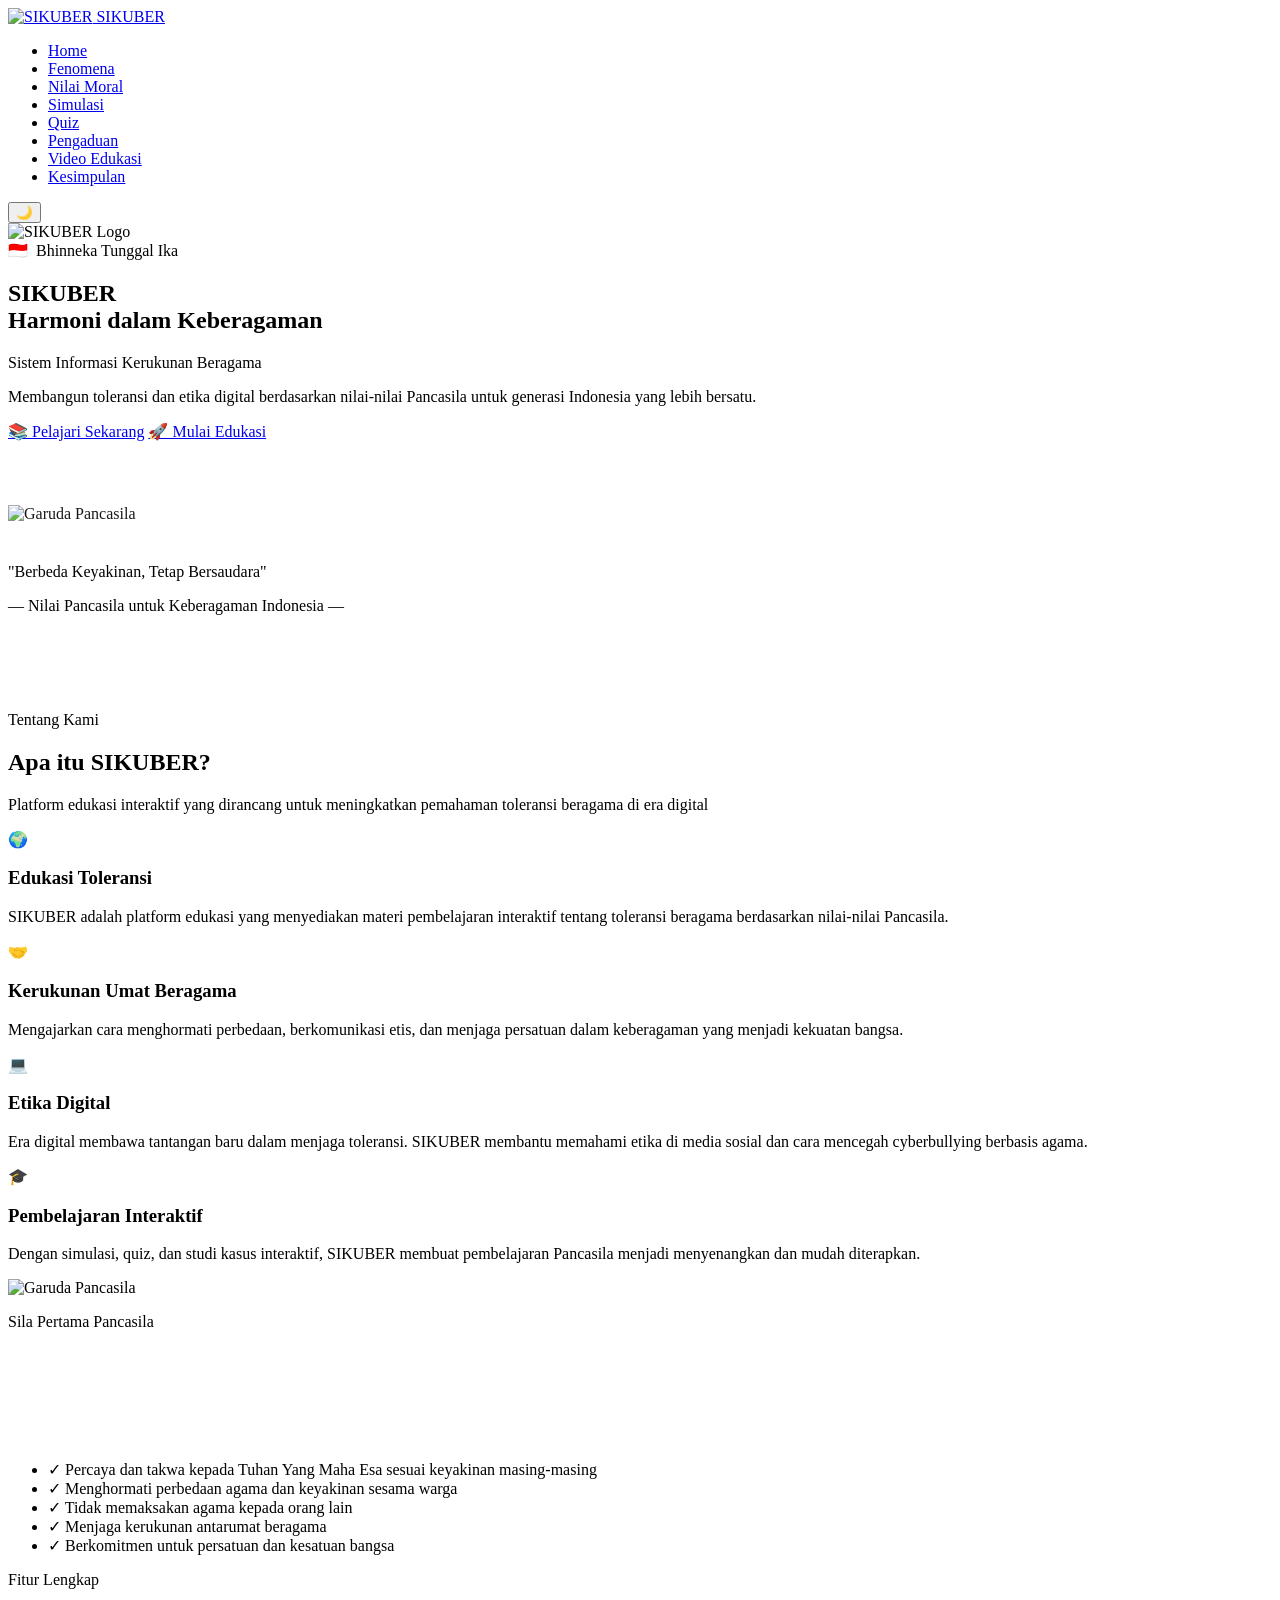
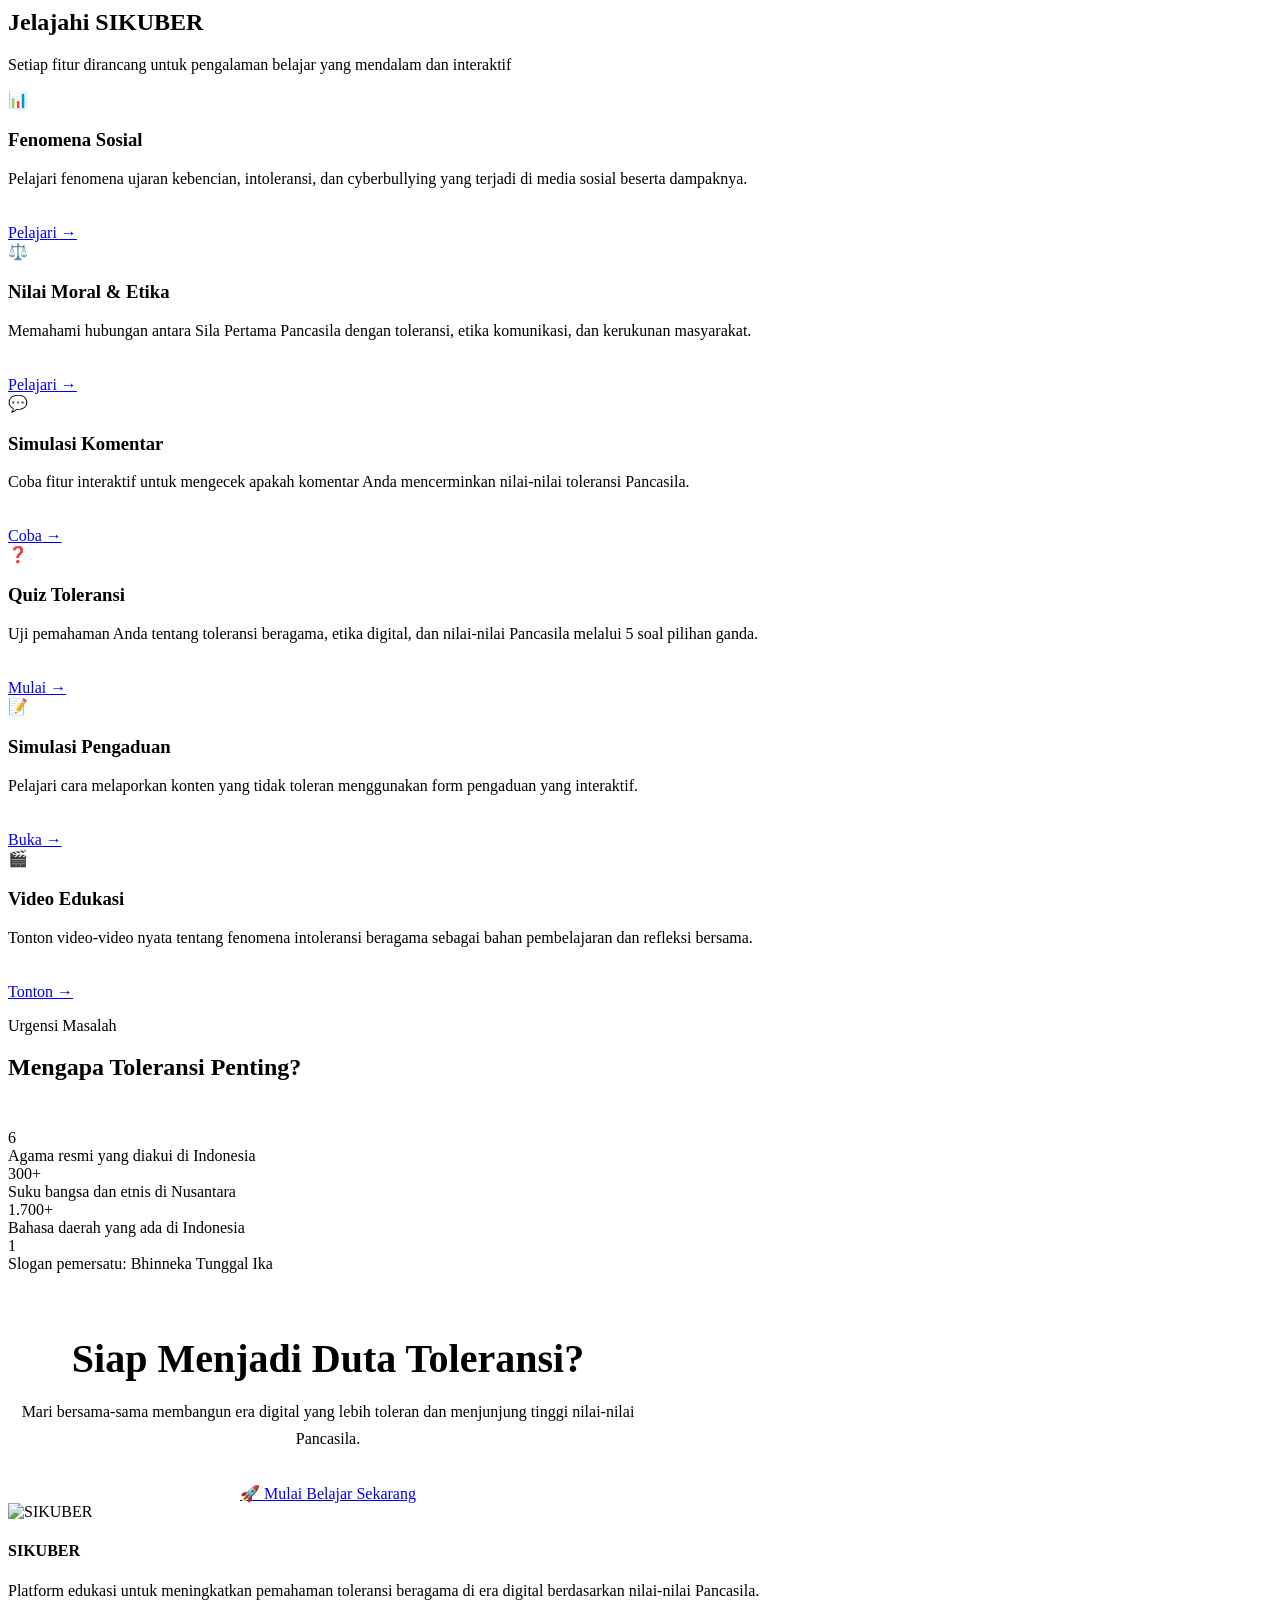
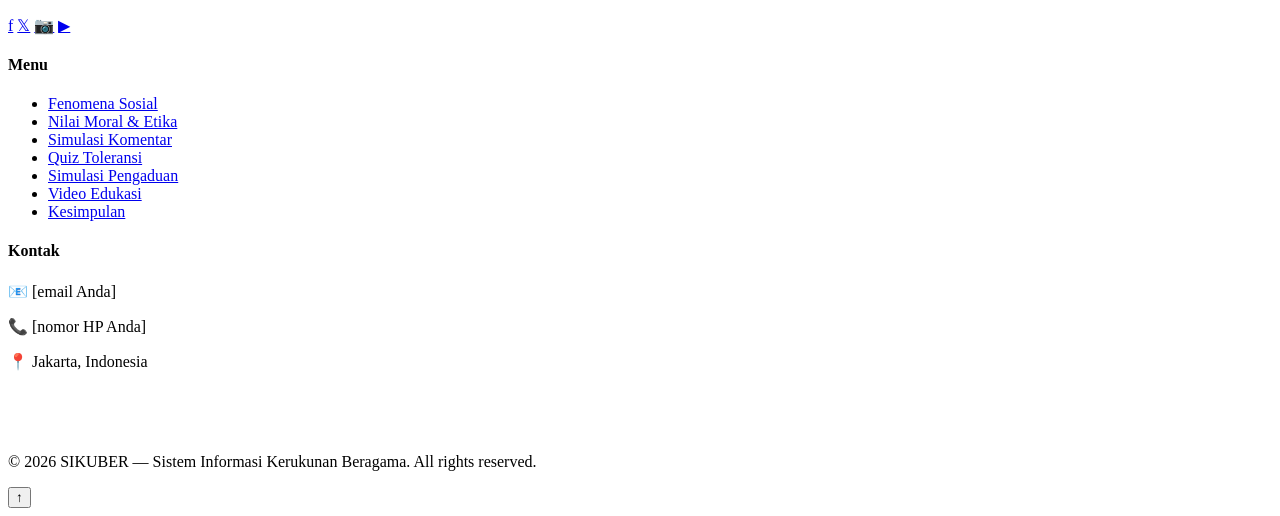
==== index.html @ aba1ba06 "Add files via upload" ====
<!DOCTYPE html>
<html lang="id">
<head>
  <meta charset="UTF-8">
  <meta name="viewport" content="width=device-width, initial-scale=1.0">
  <title>SIKUBER - Sistem Informasi Kerukunan Beragama</title>
  <link rel="stylesheet" href="css/style.css">
</head>
<body>

<!-- Loading Screen -->
<div id="loadingScreen"><div class="spinner"></div></div>
<div id="progressBar"></div>

<!-- Navbar -->
<nav>
  <a href="index.html" class="navbar-brand">
    <img src="img/logo.png" alt="SIKUBER" class="brand-logo">
    SIKUBER
  </a>
  <ul class="nav-links">
    <li><a href="index.html" class="active">Home</a></li>
    <li><a href="fenomena.html">Fenomena</a></li>
    <li><a href="moral.html">Nilai Moral</a></li>
    <li><a href="simulasi.html">Simulasi</a></li>
    <li><a href="quiz.html">Quiz</a></li>
    <li><a href="pengaduan.html">Pengaduan</a></li>
    <li><a href="video.html">Video Edukasi</a></li>
    <li><a href="kesimpulan.html">Kesimpulan</a></li>
  </ul>
  <div class="navbar-controls">
    <button class="dark-mode-toggle" id="darkModeToggle">🌙</button>
    <div class="hamburger"><span></span><span></span><span></span></div>
  </div>
</nav>

<!-- Hero -->
<section class="hero">
  <div class="hero-content">
    <img src="img/logo.png" alt="SIKUBER Logo" class="hero-logo">
    <div class="hero-badge">🇮🇩 &nbsp;Bhinneka Tunggal Ika</div>
    <h1>SIKUBER<br><span class="hero-title-accent">Harmoni dalam Keberagaman</span></h1>
    <p class="hero-subtitle">Sistem Informasi Kerukunan Beragama</p>
    <p class="hero-description">Membangun toleransi dan etika digital berdasarkan nilai-nilai Pancasila untuk generasi Indonesia yang lebih bersatu.</p>
    <div class="hero-buttons">
      <a href="#tentang" class="btn btn-primary">📚 Pelajari Sekarang</a>
      <a href="fenomena.html" class="btn btn-secondary">🚀 Mulai Edukasi</a>
    </div>
  </div>
</section>

<!-- Quote Section -->
<section class="bg-white" style="padding:4rem 0;">
  <div class="container">
    <div class="quote-block">
      <img src="img/garuda.webp" alt="Garuda Pancasila" style="width:80px;height:auto;margin:0 auto 1.5rem;opacity:0.9;">
      <p class="quote-text">"Berbeda Keyakinan, Tetap Bersaudara"</p>
      <p class="quote-source">— Nilai Pancasila untuk Keberagaman Indonesia —</p>
    </div>
  </div>
</section>

<!-- Tentang Section -->
<section id="tentang" class="bg-light">
  <div class="container">
    <p class="section-eyebrow">Tentang Kami</p>
    <h2 class="section-title">Apa itu SIKUBER?</h2>
    <p class="section-subtitle">Platform edukasi interaktif yang dirancang untuk meningkatkan pemahaman toleransi beragama di era digital</p>
    <div class="grid grid-2">
      <div class="card fade-in">
        <div class="card-icon">🌍</div>
        <h3 class="card-title">Edukasi Toleransi</h3>
        <p class="card-text">SIKUBER adalah platform edukasi yang menyediakan materi pembelajaran interaktif tentang toleransi beragama berdasarkan nilai-nilai Pancasila.</p>
      </div>
      <div class="card fade-in">
        <div class="card-icon">🤝</div>
        <h3 class="card-title">Kerukunan Umat Beragama</h3>
        <p class="card-text">Mengajarkan cara menghormati perbedaan, berkomunikasi etis, dan menjaga persatuan dalam keberagaman yang menjadi kekuatan bangsa.</p>
      </div>
      <div class="card fade-in">
        <div class="card-icon">💻</div>
        <h3 class="card-title">Etika Digital</h3>
        <p class="card-text">Era digital membawa tantangan baru dalam menjaga toleransi. SIKUBER membantu memahami etika di media sosial dan cara mencegah cyberbullying berbasis agama.</p>
      </div>
      <div class="card fade-in">
        <div class="card-icon">🎓</div>
        <h3 class="card-title">Pembelajaran Interaktif</h3>
        <p class="card-text">Dengan simulasi, quiz, dan studi kasus interaktif, SIKUBER membuat pembelajaran Pancasila menjadi menyenangkan dan mudah diterapkan.</p>
      </div>
    </div>
  </div>
</section>

<!-- Sila Pertama Pancasila -->
<section class="pancasila-strip">
  <div class="container">
    <div class="pancasila-grid">
      <img src="img/garuda.webp" alt="Garuda Pancasila" class="pancasila-emblem fade-in">
      <div class="fade-in">
        <p class="section-eyebrow light">Sila Pertama Pancasila</p>
        <h2 style="color:white;font-size:clamp(1.5rem,3vw,2.25rem);font-weight:800;margin-bottom:0.5rem;">"Ketuhanan Yang Maha Esa"</h2>
        <p style="color:rgba(255,255,255,0.7);margin-bottom:1.5rem;font-size:0.95rem;">Fondasi moral bagi seluruh masyarakat Indonesia yang mengajarkan:</p>
        <ul class="pancasila-points">
          <li><span class="check-icon">✓</span> Percaya dan takwa kepada Tuhan Yang Maha Esa sesuai keyakinan masing-masing</li>
          <li><span class="check-icon">✓</span> Menghormati perbedaan agama dan keyakinan sesama warga</li>
          <li><span class="check-icon">✓</span> Tidak memaksakan agama kepada orang lain</li>
          <li><span class="check-icon">✓</span> Menjaga kerukunan antarumat beragama</li>
          <li><span class="check-icon">✓</span> Berkomitmen untuk persatuan dan kesatuan bangsa</li>
        </ul>
      </div>
    </div>
  </div>
</section>

<!-- Fitur Utama -->
<section class="bg-white">
  <div class="container">
    <p class="section-eyebrow">Fitur Lengkap</p>
    <h2 class="section-title">Jelajahi SIKUBER</h2>
    <p class="section-subtitle">Setiap fitur dirancang untuk pengalaman belajar yang mendalam dan interaktif</p>
    <div class="grid grid-3">
      <div class="feature-card fade-in">
        <div class="card-icon" style="margin-bottom:1.25rem;">📊</div>
        <h3 class="card-title">Fenomena Sosial</h3>
        <p class="card-text">Pelajari fenomena ujaran kebencian, intoleransi, dan cyberbullying yang terjadi di media sosial beserta dampaknya.</p>
        <a href="fenomena.html" class="btn btn-primary btn-small" style="margin-top:1.25rem;display:inline-flex;">Pelajari →</a>
      </div>
      <div class="feature-card fade-in">
        <div class="card-icon" style="margin-bottom:1.25rem;">⚖️</div>
        <h3 class="card-title">Nilai Moral & Etika</h3>
        <p class="card-text">Memahami hubungan antara Sila Pertama Pancasila dengan toleransi, etika komunikasi, dan kerukunan masyarakat.</p>
        <a href="moral.html" class="btn btn-primary btn-small" style="margin-top:1.25rem;display:inline-flex;">Pelajari →</a>
      </div>
      <div class="feature-card fade-in">
        <div class="card-icon" style="margin-bottom:1.25rem;">💬</div>
        <h3 class="card-title">Simulasi Komentar</h3>
        <p class="card-text">Coba fitur interaktif untuk mengecek apakah komentar Anda mencerminkan nilai-nilai toleransi Pancasila.</p>
        <a href="simulasi.html" class="btn btn-primary btn-small" style="margin-top:1.25rem;display:inline-flex;">Coba →</a>
      </div>
      <div class="feature-card fade-in">
        <div class="card-icon" style="margin-bottom:1.25rem;">❓</div>
        <h3 class="card-title">Quiz Toleransi</h3>
        <p class="card-text">Uji pemahaman Anda tentang toleransi beragama, etika digital, dan nilai-nilai Pancasila melalui 5 soal pilihan ganda.</p>
        <a href="quiz.html" class="btn btn-primary btn-small" style="margin-top:1.25rem;display:inline-flex;">Mulai →</a>
      </div>
      <div class="feature-card fade-in">
        <div class="card-icon" style="margin-bottom:1.25rem;">📝</div>
        <h3 class="card-title">Simulasi Pengaduan</h3>
        <p class="card-text">Pelajari cara melaporkan konten yang tidak toleran menggunakan form pengaduan yang interaktif.</p>
        <a href="pengaduan.html" class="btn btn-primary btn-small" style="margin-top:1.25rem;display:inline-flex;">Buka →</a>
      </div>
      <div class="feature-card fade-in">
        <div class="card-icon accent" style="margin-bottom:1.25rem;">🎬</div>
        <h3 class="card-title">Video Edukasi</h3>
        <p class="card-text">Tonton video-video nyata tentang fenomena intoleransi beragama sebagai bahan pembelajaran dan refleksi bersama.</p>
        <a href="video.html" class="btn btn-primary btn-small" style="margin-top:1.25rem;display:inline-flex;">Tonton →</a>
      </div>
    </div>
  </div>
</section>

<!-- Stats -->
<section class="bg-primary">
  <div class="container">
    <p class="section-eyebrow light">Urgensi Masalah</p>
    <h2 class="section-title light" style="margin-bottom:3rem;">Mengapa Toleransi Penting?</h2>
    <div class="grid grid-4">
      <div class="stat-card fade-in">
        <div class="stat-number">6</div>
        <div class="stat-label">Agama resmi yang diakui di Indonesia</div>
      </div>
      <div class="stat-card fade-in">
        <div class="stat-number">300+</div>
        <div class="stat-label">Suku bangsa dan etnis di Nusantara</div>
      </div>
      <div class="stat-card fade-in">
        <div class="stat-number">1.700+</div>
        <div class="stat-label">Bahasa daerah yang ada di Indonesia</div>
      </div>
      <div class="stat-card fade-in">
        <div class="stat-number">1</div>
        <div class="stat-label">Slogan pemersatu: Bhinneka Tunggal Ika</div>
      </div>
    </div>
  </div>
</section>

<!-- CTA -->
<section class="bg-white" style="text-align:center;">
  <div class="container" style="max-width:640px;">
    <img src="img/garuda.webp" alt="" style="width:70px;margin:0 auto 1.5rem;opacity:0.8;">
    <h2 style="font-size:clamp(1.75rem,4vw,2.5rem);font-weight:800;margin-bottom:1rem;color:var(--text);">Siap Menjadi Duta Toleransi?</h2>
    <p style="color:var(--text-light);margin-bottom:2rem;line-height:1.7;">Mari bersama-sama membangun era digital yang lebih toleran dan menjunjung tinggi nilai-nilai Pancasila.</p>
    <a href="fenomena.html" class="btn btn-primary" style="font-size:1rem;padding:0.875rem 2.5rem;">🚀 Mulai Belajar Sekarang</a>
  </div>
</section>

<!-- Footer -->
<footer>
  <div class="container">
    <div class="footer-content">
      <div class="footer-section">
        <img src="img/logo.png" alt="SIKUBER" class="footer-logo">
        <h4>SIKUBER</h4>
        <p>Platform edukasi untuk meningkatkan pemahaman toleransi beragama di era digital berdasarkan nilai-nilai Pancasila.</p>
        <div class="social-links">
          <a href="#" title="Facebook">f</a>
          <a href="#" title="Twitter">𝕏</a>
          <a href="#" title="Instagram">📷</a>
          <a href="#" title="YouTube">▶</a>
        </div>
      </div>
      <div class="footer-section">
        <h4>Menu</h4>
        <ul class="footer-links">
          <li><a href="fenomena.html">Fenomena Sosial</a></li>
          <li><a href="moral.html">Nilai Moral & Etika</a></li>
          <li><a href="simulasi.html">Simulasi Komentar</a></li>
          <li><a href="quiz.html">Quiz Toleransi</a></li>
          <li><a href="pengaduan.html">Simulasi Pengaduan</a></li>
          <li><a href="video.html">Video Edukasi</a></li>
          <li><a href="kesimpulan.html">Kesimpulan</a></li>
        </ul>
      </div>
      <div class="footer-section">
        <h4>Kontak</h4>
        <p>📧 [email Anda]</p>
        <p style="margin-top:0.5rem;">📞 [nomor HP Anda]</p>
        <p style="margin-top:0.5rem;">📍 Jakarta, Indonesia</p>
        <div style="margin-top:1.5rem;">
          <p style="font-size:0.8rem;color:rgba(255,255,255,0.4);">Tugas Pendidikan Pancasila</p>
          <p style="font-size:0.8rem;color:rgba(255,255,255,0.4);">"Pancasila sebagai Nilai Moral dan Etika di Era Digital"</p>
        </div>
      </div>
    </div>
    <div class="footer-bottom">
      <p>&copy; 2026 <span>SIKUBER</span> — Sistem Informasi Kerukunan Beragama. All rights reserved.</p>
    </div>
  </div>
</footer>

<button id="scrollToTop">↑</button>
<script src="js/main.js"></script>
</body>
</html>
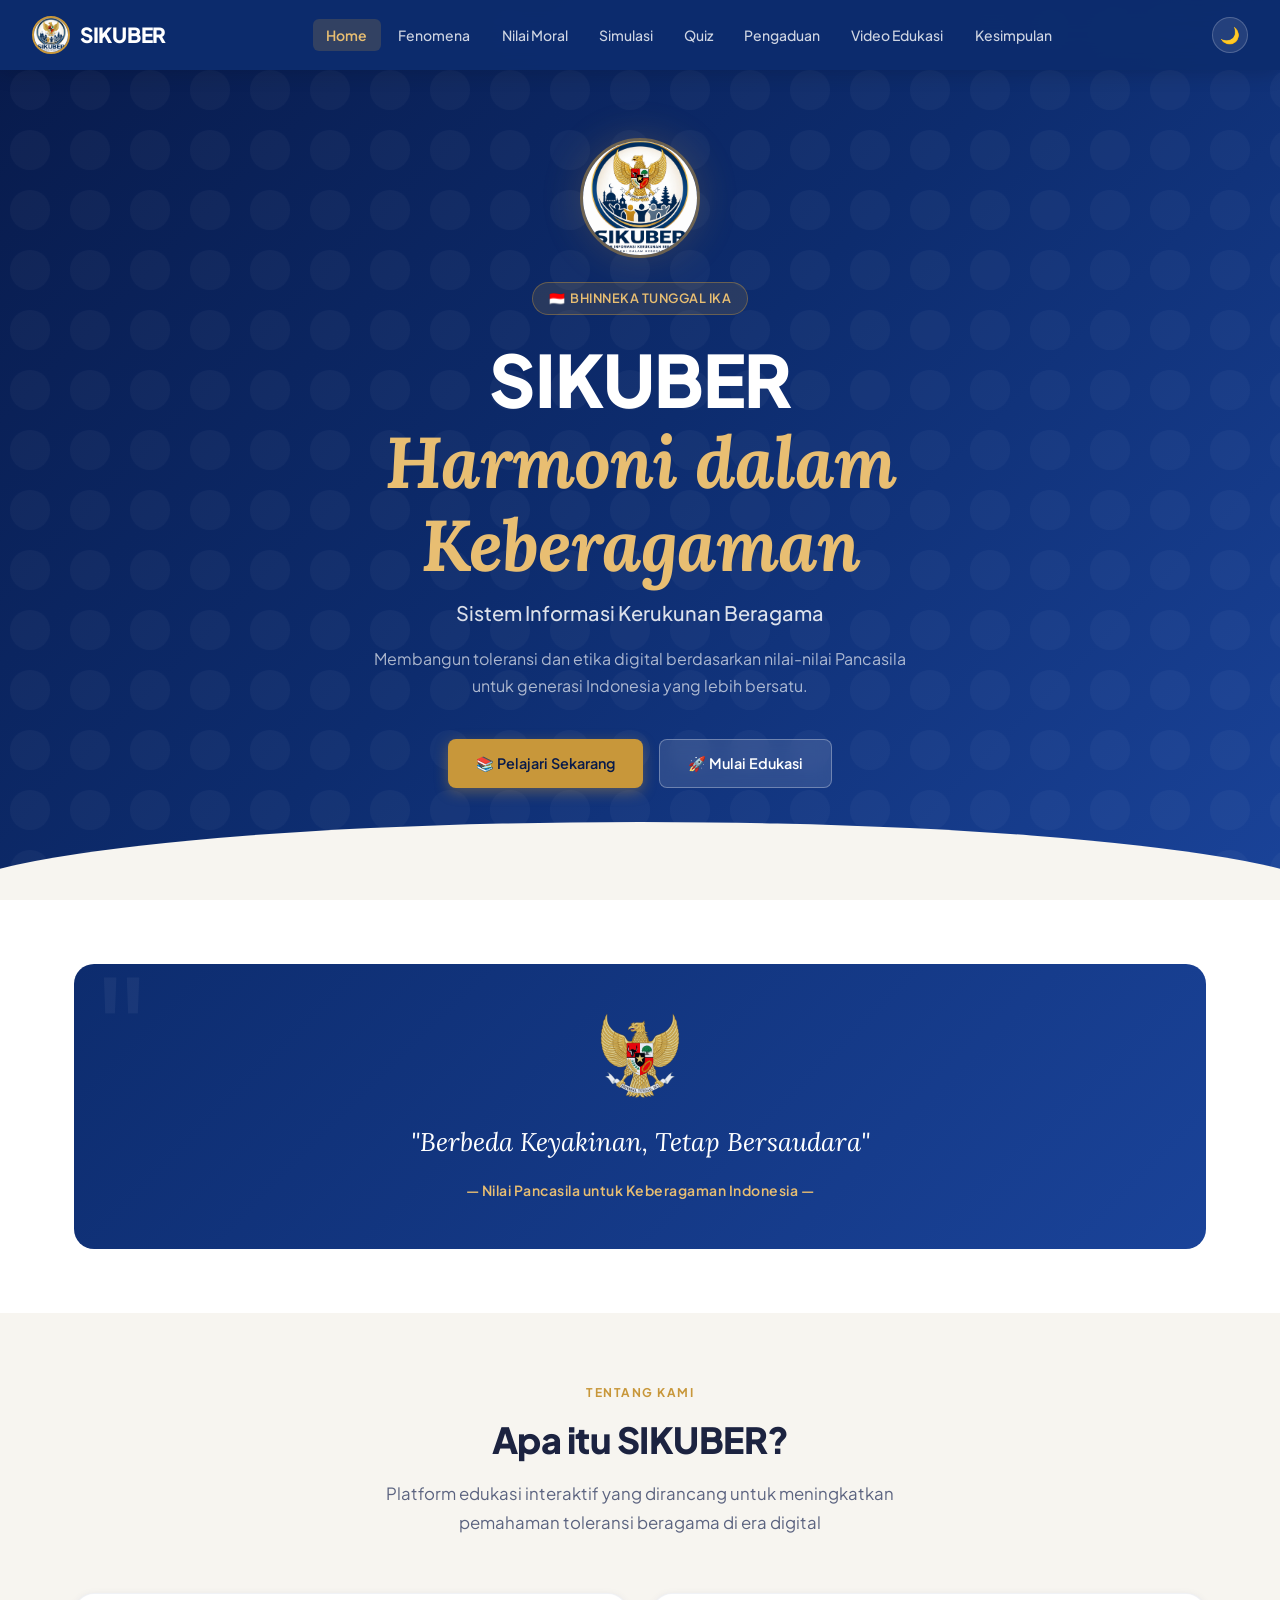
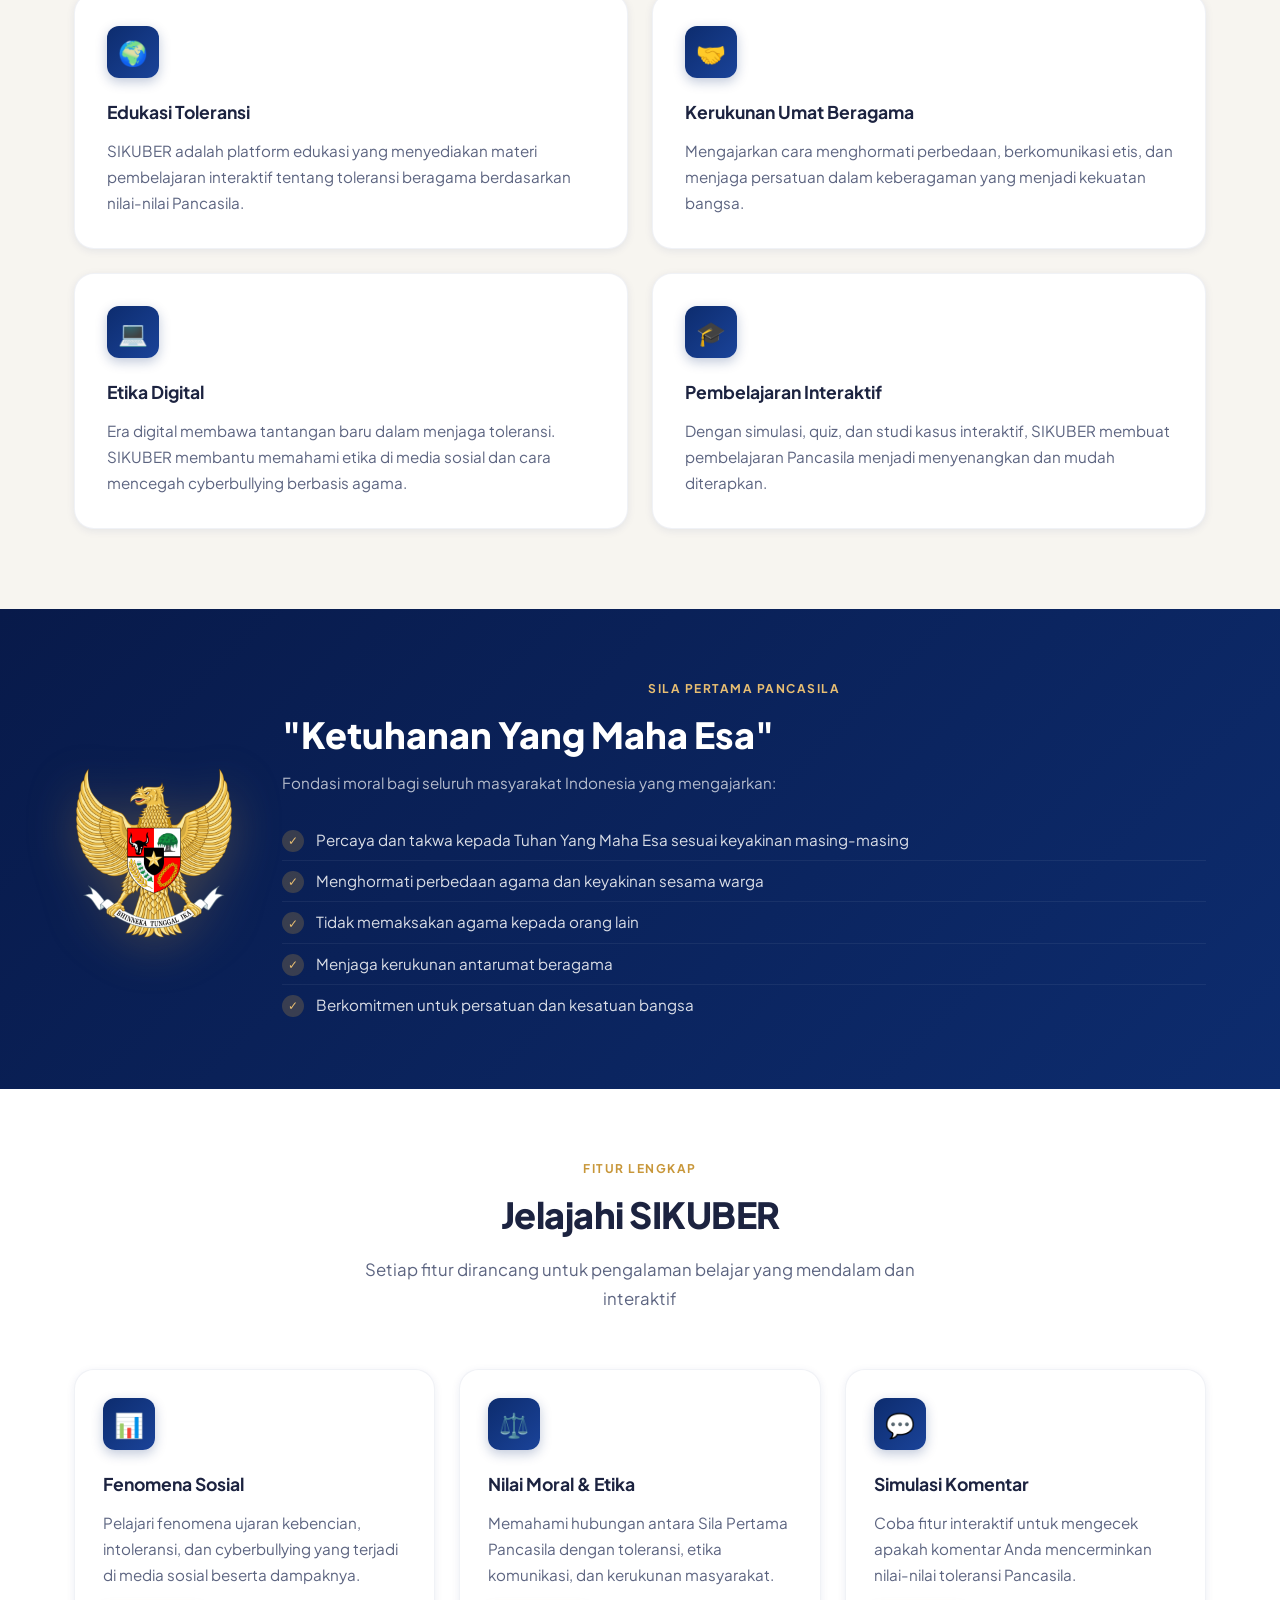
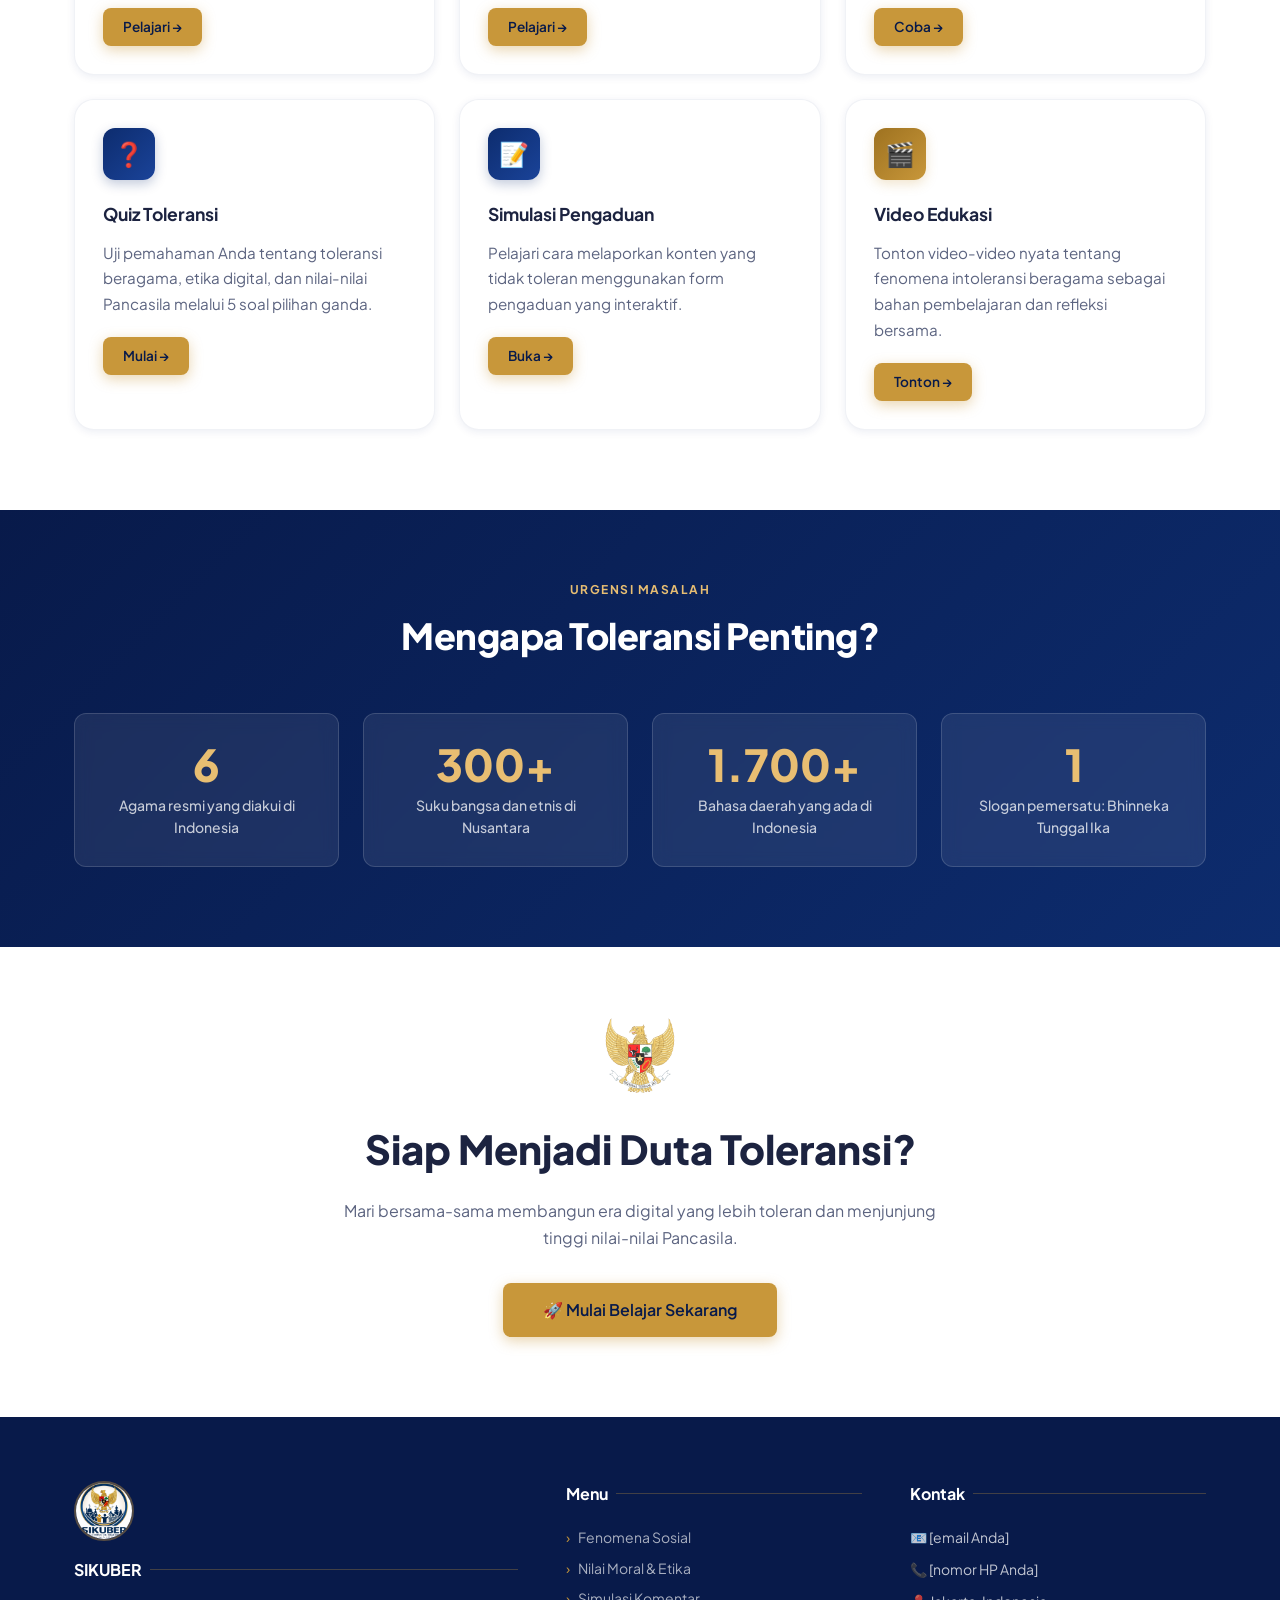
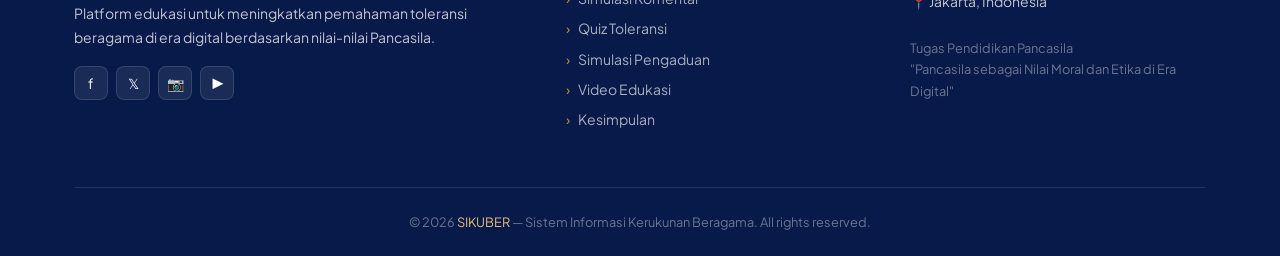
==== commit ed41f2e1: "Add files via upload" ====
--- a/index.html
+++ b/index.html
@@ -5,6 +5,7 @@
   <meta name="viewport" content="width=device-width, initial-scale=1.0">
   <title>SIKUBER - Sistem Informasi Kerukunan Beragama</title>
   <link rel="stylesheet" href="css/style.css">
+  <link rel="icon" type="image/x-icon" href="logo.ico">
 </head>
 <body>
 
--- a/css/style.css
+++ b/css/style.css
@@ -0,0 +1,853 @@
+/* ===========================
+   SIKUBER - Modern Redesign
+   =========================== */
+
+@import url('https://fonts.googleapis.com/css2?family=Plus+Jakarta+Sans:wght@400;500;600;700;800&family=Lora:ital,wght@0,600;1,500&display=swap');
+
+:root {
+  --primary: #0D2C6E;
+  --primary-dark: #081A4A;
+  --primary-light: #1A4399;
+  --accent: #C8973A;
+  --accent-light: #E8BE72;
+  --accent-dark: #9E7220;
+  --white: #FFFFFF;
+  --off-white: #F7F5F0;
+  --light-gray: #EEF0F5;
+  --mid-gray: #9AA3B8;
+  --text: #1C2340;
+  --text-light: #5C6480;
+  --success: #15803d;
+  --danger: #dc2626;
+  --info: #1e40af;
+  --warning: #b45309;
+  --shadow-sm: 0 2px 8px rgba(13,44,110,0.08);
+  --shadow-md: 0 6px 24px rgba(13,44,110,0.12);
+  --shadow-lg: 0 16px 48px rgba(13,44,110,0.16);
+  --radius: 12px;
+  --radius-lg: 20px;
+  --transition: 0.3s cubic-bezier(0.4, 0, 0.2, 1);
+}
+
+/* Dark Mode */
+body.dark-mode {
+  --primary: #1A4399;
+  --primary-dark: #0D2C6E;
+  --white: #141C35;
+  --off-white: #1C2645;
+  --light-gray: #222D4E;
+  --mid-gray: #6B7A99;
+  --text: #E8EAF2;
+  --text-light: #9AA3B8;
+  background: #0F1729;
+  color: #E8EAF2;
+}
+
+/* ===== Reset & Base ===== */
+*, *::before, *::after { box-sizing: border-box; margin: 0; padding: 0; }
+
+html { scroll-behavior: smooth; font-size: 16px; }
+
+body {
+  font-family: 'Plus Jakarta Sans', sans-serif;
+  background: var(--off-white);
+  color: var(--text);
+  line-height: 1.6;
+  transition: background var(--transition), color var(--transition);
+  overflow-x: hidden;
+}
+
+img { max-width: 100%; display: block; }
+a { text-decoration: none; color: inherit; }
+ul { list-style: none; }
+
+/* ===== Loading Screen ===== */
+#loadingScreen {
+  position: fixed; inset: 0;
+  background: var(--primary-dark);
+  display: flex; align-items: center; justify-content: center;
+  z-index: 9999;
+  transition: opacity 0.5s, visibility 0.5s;
+}
+#loadingScreen.hidden { opacity: 0; visibility: hidden; }
+
+.spinner {
+  width: 56px; height: 56px;
+  border: 4px solid rgba(200,151,58,0.3);
+  border-top-color: var(--accent);
+  border-radius: 50%;
+  animation: spin 0.8s linear infinite;
+}
+@keyframes spin { to { transform: rotate(360deg); } }
+
+/* ===== Progress Bar ===== */
+#progressBar {
+  position: fixed; top: 0; left: 0;
+  height: 3px; width: 0%;
+  background: linear-gradient(90deg, var(--accent), var(--accent-light));
+  z-index: 9998;
+  transition: width 0.1s;
+}
+
+/* ===== Navbar ===== */
+nav {
+  position: fixed; top: 0; left: 0; right: 0; z-index: 1000;
+  display: flex; align-items: center; justify-content: space-between;
+  padding: 0 2rem;
+  height: 70px;
+  background: rgba(13,44,110,0.96);
+  backdrop-filter: blur(16px);
+  box-shadow: 0 2px 20px rgba(0,0,0,0.15);
+  transition: all var(--transition);
+}
+
+nav.scrolled {
+  background: rgba(8,26,74,0.98);
+  height: 62px;
+}
+
+.navbar-brand {
+  display: flex; align-items: center; gap: 10px;
+  font-size: 1.3rem; font-weight: 800; color: var(--white);
+  letter-spacing: -0.3px;
+}
+
+.navbar-brand img.brand-logo {
+  width: 38px; height: 38px; border-radius: 50%;
+  object-fit: cover;
+  border: 2px solid var(--accent);
+}
+
+.nav-links {
+  display: flex; align-items: center; gap: 0.25rem;
+}
+
+.nav-links a {
+  color: rgba(255,255,255,0.8);
+  font-size: 0.875rem; font-weight: 500;
+  padding: 0.45rem 0.85rem;
+  border-radius: 6px;
+  transition: all var(--transition);
+}
+
+.nav-links a:hover,
+.nav-links a.active {
+  color: var(--white);
+  background: rgba(200,151,58,0.2);
+}
+
+.nav-links a.active {
+  color: var(--accent-light);
+  font-weight: 600;
+}
+
+.navbar-controls {
+  display: flex; align-items: center; gap: 0.75rem;
+}
+
+.dark-mode-toggle {
+  background: rgba(255,255,255,0.1);
+  border: 1px solid rgba(255,255,255,0.2);
+  color: white; cursor: pointer;
+  width: 36px; height: 36px;
+  border-radius: 50%;
+  font-size: 1rem;
+  display: flex; align-items: center; justify-content: center;
+  transition: all var(--transition);
+}
+.dark-mode-toggle:hover { background: rgba(200,151,58,0.3); }
+
+.hamburger {
+  display: none; flex-direction: column; gap: 5px;
+  cursor: pointer; padding: 4px;
+}
+.hamburger span {
+  display: block; width: 22px; height: 2px;
+  background: white; border-radius: 2px;
+  transition: all var(--transition);
+}
+.hamburger.active span:nth-child(1) { transform: rotate(45deg) translate(5px, 5px); }
+.hamburger.active span:nth-child(2) { opacity: 0; }
+.hamburger.active span:nth-child(3) { transform: rotate(-45deg) translate(5px, -5px); }
+
+/* ===== Page Wrapper ===== */
+body > section:not(.hero),
+body > .container { padding-top: 70px; }
+
+/* ===== Hero Section ===== */
+.hero {
+  min-height: 100vh;
+  background: linear-gradient(135deg, var(--primary-dark) 0%, var(--primary) 50%, #1A4399 100%);
+  display: flex; align-items: center; justify-content: center;
+  text-align: center; padding: 90px 2rem 4rem;
+  position: relative; overflow: hidden;
+}
+
+.hero::before {
+  content: '';
+  position: absolute; inset: 0;
+  background: url("data:image/svg+xml,%3Csvg width='60' height='60' viewBox='0 0 60 60' xmlns='http://www.w3.org/2000/svg'%3E%3Cg fill='none' fill-rule='evenodd'%3E%3Cg fill='%23ffffff' fill-opacity='0.03'%3E%3Ccircle cx='30' cy='30' r='20'/%3E%3C/g%3E%3C/g%3E%3C/svg%3E");
+}
+
+.hero::after {
+  content: '';
+  position: absolute; bottom: -2px; left: 0; right: 0;
+  height: 80px;
+  background: var(--off-white);
+  clip-path: ellipse(55% 100% at 50% 100%);
+}
+body.dark-mode .hero::after { background: #0F1729; }
+
+.hero-logo {
+  width: 120px; height: 120px;
+  margin: 0 auto 1.5rem;
+  border-radius: 50%;
+  border: 3px solid rgba(200,151,58,0.5);
+  box-shadow: 0 0 40px rgba(200,151,58,0.2);
+  object-fit: cover;
+  animation: float 4s ease-in-out infinite;
+}
+
+@keyframes float {
+  0%, 100% { transform: translateY(0); }
+  50% { transform: translateY(-8px); }
+}
+
+.hero-garuda {
+  width: 90px; height: auto;
+  margin: 0 auto 1rem;
+  opacity: 0.85;
+  filter: drop-shadow(0 4px 12px rgba(200,151,58,0.4));
+}
+
+.hero-content { position: relative; z-index: 1; max-width: 800px; }
+
+.hero-badge {
+  display: inline-flex; align-items: center; gap: 6px;
+  background: rgba(200,151,58,0.15);
+  border: 1px solid rgba(200,151,58,0.4);
+  color: var(--accent-light);
+  font-size: 0.8rem; font-weight: 600; letter-spacing: 0.5px;
+  padding: 0.35rem 1rem; border-radius: 100px;
+  margin-bottom: 1.5rem;
+  text-transform: uppercase;
+}
+
+.hero h1 {
+  font-size: clamp(2.5rem, 6vw, 4.5rem);
+  font-weight: 800;
+  color: var(--white);
+  letter-spacing: -1px;
+  line-height: 1.1;
+  margin-bottom: 0.75rem;
+}
+
+.hero-title-accent {
+  color: var(--accent-light);
+  font-family: 'Lora', serif;
+  font-style: italic;
+}
+
+.hero-subtitle {
+  font-size: clamp(1rem, 2.5vw, 1.25rem);
+  color: rgba(255,255,255,0.85);
+  font-weight: 500;
+  margin-bottom: 1rem;
+}
+
+.hero-description {
+  font-size: 1rem;
+  color: rgba(255,255,255,0.65);
+  max-width: 560px; margin: 0 auto 2.5rem;
+  line-height: 1.7;
+}
+
+.hero-buttons {
+  display: flex; gap: 1rem;
+  justify-content: center; flex-wrap: wrap;
+}
+
+/* ===== Buttons ===== */
+.btn {
+  display: inline-flex; align-items: center; justify-content: center; gap: 0.5rem;
+  padding: 0.75rem 1.75rem;
+  border-radius: 8px;
+  font-weight: 600; font-size: 0.9rem;
+  transition: all var(--transition);
+  cursor: pointer; border: none;
+  text-decoration: none;
+}
+
+.btn-primary {
+  background: var(--accent);
+  color: var(--primary-dark);
+  box-shadow: 0 4px 14px rgba(200,151,58,0.4);
+}
+.btn-primary:hover {
+  background: var(--accent-light);
+  transform: translateY(-2px);
+  box-shadow: 0 6px 20px rgba(200,151,58,0.5);
+}
+
+.btn-secondary {
+  background: rgba(255,255,255,0.12);
+  color: white;
+  border: 1.5px solid rgba(255,255,255,0.3);
+  backdrop-filter: blur(8px);
+}
+.btn-secondary:hover {
+  background: rgba(255,255,255,0.22);
+  transform: translateY(-2px);
+}
+
+.btn-outline {
+  background: transparent;
+  color: var(--primary);
+  border: 2px solid var(--primary);
+}
+.btn-outline:hover {
+  background: var(--primary);
+  color: white;
+  transform: translateY(-2px);
+}
+
+.btn-small { padding: 0.5rem 1.25rem; font-size: 0.85rem; }
+.btn-danger { background: var(--danger); color: white; }
+.btn-success { background: var(--success); color: white; }
+
+/* ===== Container & Sections ===== */
+.container {
+  max-width: 1180px;
+  margin: 0 auto;
+  padding: 0 1.5rem;
+}
+
+section {
+  padding: 5rem 0;
+}
+
+section.bg-light { background: var(--off-white); }
+section.bg-white { background: var(--white); }
+section.bg-primary {
+  background: linear-gradient(135deg, var(--primary-dark) 0%, var(--primary) 100%);
+  color: white;
+}
+section.bg-accent {
+  background: linear-gradient(135deg, var(--accent-dark) 0%, var(--accent) 100%);
+  color: white;
+}
+section.bg-gray { background: var(--light-gray); }
+
+.section-title {
+  font-size: clamp(1.5rem, 3vw, 2.25rem);
+  font-weight: 800;
+  color: var(--text);
+  text-align: center;
+  margin-bottom: 0.75rem;
+  letter-spacing: -0.5px;
+}
+.section-title.light { color: white; }
+
+.section-subtitle {
+  text-align: center;
+  color: var(--text-light);
+  font-size: 1.05rem;
+  max-width: 580px;
+  margin: 0 auto 3.5rem;
+  line-height: 1.7;
+}
+.section-subtitle.light { color: rgba(255,255,255,0.75); }
+
+.section-eyebrow {
+  text-align: center;
+  font-size: 0.75rem; font-weight: 700; letter-spacing: 1.5px;
+  text-transform: uppercase; color: var(--accent);
+  margin-bottom: 0.5rem;
+}
+.section-eyebrow.light { color: var(--accent-light); }
+
+/* ===== Grid ===== */
+.grid { display: grid; gap: 1.5rem; }
+.grid-2 { grid-template-columns: repeat(2, 1fr); }
+.grid-3 { grid-template-columns: repeat(3, 1fr); }
+.grid-4 { grid-template-columns: repeat(4, 1fr); }
+.grid-1 { grid-template-columns: 1fr; }
+
+/* ===== Cards ===== */
+.card {
+  background: var(--white);
+  border-radius: var(--radius-lg);
+  padding: 2rem;
+  box-shadow: var(--shadow-sm);
+  border: 1px solid rgba(13,44,110,0.06);
+  transition: all var(--transition);
+}
+.card:hover {
+  transform: translateY(-4px);
+  box-shadow: var(--shadow-md);
+}
+
+body.dark-mode .card {
+  background: var(--off-white);
+  border-color: rgba(255,255,255,0.06);
+}
+
+.card-icon {
+  width: 52px; height: 52px;
+  background: linear-gradient(135deg, var(--primary) 0%, var(--primary-light) 100%);
+  border-radius: 12px;
+  display: flex; align-items: center; justify-content: center;
+  font-size: 1.5rem;
+  margin-bottom: 1.25rem;
+  box-shadow: 0 4px 12px rgba(13,44,110,0.25);
+}
+
+.card-icon.accent {
+  background: linear-gradient(135deg, var(--accent-dark) 0%, var(--accent) 100%);
+  box-shadow: 0 4px 12px rgba(200,151,58,0.25);
+}
+
+.card-title {
+  font-size: 1.1rem; font-weight: 700;
+  color: var(--text); margin-bottom: 0.75rem;
+}
+
+.card-text {
+  color: var(--text-light); font-size: 0.95rem; line-height: 1.7;
+}
+
+/* Feature cards */
+.feature-card {
+  background: var(--white);
+  border-radius: var(--radius-lg);
+  padding: 1.75rem;
+  box-shadow: var(--shadow-sm);
+  border: 1px solid rgba(13,44,110,0.06);
+  transition: all var(--transition);
+  position: relative;
+  overflow: hidden;
+}
+.feature-card::before {
+  content: '';
+  position: absolute; top: 0; left: 0; right: 0;
+  height: 3px;
+  background: linear-gradient(90deg, var(--primary), var(--accent));
+  opacity: 0;
+  transition: opacity var(--transition);
+}
+.feature-card:hover { transform: translateY(-5px); box-shadow: var(--shadow-md); }
+.feature-card:hover::before { opacity: 1; }
+
+body.dark-mode .feature-card { background: var(--off-white); border-color: rgba(255,255,255,0.06); }
+
+/* Stat Cards */
+.stat-card {
+  background: rgba(255,255,255,0.08);
+  border: 1px solid rgba(255,255,255,0.15);
+  border-radius: var(--radius);
+  padding: 1.75rem;
+  text-align: center;
+  backdrop-filter: blur(8px);
+}
+.stat-number {
+  font-size: 2.75rem; font-weight: 800;
+  color: var(--accent-light);
+  line-height: 1; margin-bottom: 0.5rem;
+}
+.stat-label {
+  color: rgba(255,255,255,0.75); font-size: 0.875rem; font-weight: 500;
+}
+
+/* ===== Quote / Highlight ===== */
+.quote-block {
+  background: linear-gradient(135deg, var(--primary) 0%, var(--primary-light) 100%);
+  color: white;
+  border-radius: var(--radius-lg);
+  padding: 3rem;
+  text-align: center;
+  position: relative;
+  overflow: hidden;
+}
+.quote-block::before {
+  content: '"';
+  position: absolute; top: -10px; left: 20px;
+  font-size: 10rem; font-family: 'Lora', serif;
+  color: rgba(255,255,255,0.05);
+  line-height: 1;
+}
+.quote-text {
+  font-family: 'Lora', serif;
+  font-size: clamp(1.2rem, 2.5vw, 1.6rem);
+  font-style: italic;
+  line-height: 1.6;
+  margin-bottom: 1rem;
+  color: white;
+}
+.quote-source {
+  color: var(--accent-light); font-size: 0.875rem; font-weight: 600;
+  letter-spacing: 0.5px;
+}
+
+/* ===== Timeline ===== */
+.timeline { position: relative; padding-left: 2.5rem; }
+.timeline::before {
+  content: '';
+  position: absolute; left: 0; top: 0; bottom: 0;
+  width: 2px;
+  background: linear-gradient(to bottom, var(--primary), var(--accent));
+}
+.timeline-item {
+  position: relative; margin-bottom: 2rem;
+}
+.timeline-marker {
+  position: absolute; left: -2.75rem; top: 1.5rem;
+  width: 14px; height: 14px;
+  background: var(--accent);
+  border: 3px solid var(--white);
+  border-radius: 50%;
+  box-shadow: 0 0 0 3px var(--accent);
+}
+
+/* ===== Forms ===== */
+.form-group { margin-bottom: 1.5rem; }
+.form-group label {
+  display: block; font-weight: 600; font-size: 0.875rem;
+  color: var(--text); margin-bottom: 0.5rem;
+}
+
+.form-group input,
+.form-group textarea,
+.form-group select {
+  width: 100%;
+  padding: 0.75rem 1rem;
+  border: 1.5px solid rgba(13,44,110,0.15);
+  border-radius: 8px;
+  font-family: inherit; font-size: 0.95rem;
+  color: var(--text);
+  background: var(--white);
+  transition: all var(--transition);
+  outline: none;
+}
+.form-group input:focus,
+.form-group textarea:focus,
+.form-group select:focus {
+  border-color: var(--primary);
+  box-shadow: 0 0 0 3px rgba(13,44,110,0.1);
+}
+
+body.dark-mode .form-group input,
+body.dark-mode .form-group textarea,
+body.dark-mode .form-group select {
+  background: var(--light-gray);
+  border-color: rgba(255,255,255,0.1);
+  color: var(--text);
+}
+
+.form-group textarea { resize: vertical; min-height: 120px; }
+
+/* ===== Info Boxes ===== */
+.info-box {
+  border-radius: var(--radius);
+  padding: 1.25rem 1.5rem;
+  display: flex; gap: 1rem;
+  align-items: flex-start;
+  margin-bottom: 1.5rem;
+}
+.info-box.info { background: #EFF6FF; border-left: 3px solid var(--info); }
+.info-box.warning { background: #FFFBEB; border-left: 3px solid var(--warning); }
+.info-box.success { background: #F0FDF4; border-left: 3px solid var(--success); }
+.info-box.danger { background: #FEF2F2; border-left: 3px solid var(--danger); }
+.info-box-title { font-weight: 700; font-size: 0.95rem; margin-bottom: 0.25rem; }
+
+/* ===== Tags / Badges ===== */
+.badge {
+  display: inline-block;
+  padding: 0.25rem 0.75rem;
+  border-radius: 100px; font-size: 0.75rem; font-weight: 600;
+  letter-spacing: 0.3px;
+}
+.badge-primary { background: rgba(13,44,110,0.1); color: var(--primary); }
+.badge-accent { background: rgba(200,151,58,0.15); color: var(--accent-dark); }
+.badge-success { background: #F0FDF4; color: var(--success); }
+.badge-danger { background: #FEF2F2; color: var(--danger); }
+
+/* ===== Sila Pancasila Strip ===== */
+.pancasila-strip {
+  background: linear-gradient(135deg, var(--primary-dark) 0%, var(--primary) 100%);
+  color: white;
+  padding: 4rem 0;
+}
+.pancasila-grid {
+  display: grid;
+  grid-template-columns: auto 1fr;
+  gap: 3rem;
+  align-items: center;
+}
+.pancasila-emblem {
+  width: 160px; height: auto;
+  opacity: 0.9;
+  filter: drop-shadow(0 8px 24px rgba(200,151,58,0.3));
+}
+.pancasila-points li {
+  display: flex; align-items: flex-start; gap: 0.75rem;
+  padding: 0.5rem 0;
+  color: rgba(255,255,255,0.85);
+  font-size: 0.95rem;
+  border-bottom: 1px solid rgba(255,255,255,0.06);
+}
+.pancasila-points li:last-child { border-bottom: none; }
+.check-icon {
+  width: 22px; height: 22px;
+  background: rgba(200,151,58,0.25);
+  border-radius: 50%;
+  display: flex; align-items: center; justify-content: center;
+  color: var(--accent-light); font-size: 0.75rem;
+  flex-shrink: 0; margin-top: 2px;
+}
+
+/* ===== Scroll to Top ===== */
+#scrollToTop {
+  position: fixed; bottom: 2rem; right: 2rem; z-index: 900;
+  width: 44px; height: 44px;
+  background: var(--accent);
+  color: var(--primary-dark);
+  border: none; border-radius: 50%;
+  font-size: 1.1rem; cursor: pointer;
+  box-shadow: var(--shadow-md);
+  display: flex; align-items: center; justify-content: center;
+  opacity: 0; visibility: hidden; transform: translateY(12px);
+  transition: all var(--transition);
+}
+#scrollToTop.visible { opacity: 1; visibility: visible; transform: translateY(0); }
+#scrollToTop:hover { background: var(--accent-light); transform: translateY(-3px); }
+
+/* ===== Footer ===== */
+footer {
+  background: var(--primary-dark);
+  color: rgba(255,255,255,0.75);
+  padding: 4rem 0 0;
+}
+.footer-content {
+  display: grid;
+  grid-template-columns: 1.5fr 1fr 1fr;
+  gap: 3rem;
+  padding-bottom: 3rem;
+  border-bottom: 1px solid rgba(255,255,255,0.1);
+}
+.footer-section h4 {
+  color: white; font-weight: 700; font-size: 1rem;
+  margin-bottom: 1.25rem;
+  display: flex; align-items: center; gap: 0.5rem;
+}
+.footer-section h4::after {
+  content: '';
+  flex: 1; height: 1px; background: rgba(200,151,58,0.3);
+}
+.footer-section p { font-size: 0.875rem; line-height: 1.7; }
+.footer-links li { margin-bottom: 0.5rem; }
+.footer-links a {
+  font-size: 0.875rem; color: rgba(255,255,255,0.65);
+  transition: color var(--transition);
+  display: flex; align-items: center; gap: 0.5rem;
+}
+.footer-links a::before { content: '›'; color: var(--accent); }
+.footer-links a:hover { color: var(--accent-light); }
+
+.footer-logo {
+  width: 60px; height: 60px;
+  border-radius: 50%; border: 2px solid rgba(200,151,58,0.4);
+  object-fit: cover; margin-bottom: 1rem;
+}
+
+.social-links {
+  display: flex; gap: 0.5rem; margin-top: 1rem;
+}
+.social-links a {
+  width: 34px; height: 34px;
+  background: rgba(255,255,255,0.08);
+  border: 1px solid rgba(255,255,255,0.12);
+  border-radius: 8px;
+  display: flex; align-items: center; justify-content: center;
+  font-size: 0.875rem; color: white;
+  transition: all var(--transition);
+}
+.social-links a:hover {
+  background: var(--accent);
+  color: var(--primary-dark);
+  border-color: var(--accent);
+}
+
+.footer-bottom {
+  padding: 1.5rem 0;
+  text-align: center;
+  font-size: 0.8rem;
+  color: rgba(255,255,255,0.4);
+}
+.footer-bottom span { color: var(--accent-light); }
+
+/* ===== Animations ===== */
+.fade-in {
+  opacity: 0; transform: translateY(24px);
+  transition: opacity 0.7s ease, transform 0.7s ease;
+}
+.fade-in.visible { opacity: 1; transform: none; }
+
+.slide-in-left {
+  opacity: 0; transform: translateX(-30px);
+  transition: opacity 0.6s ease, transform 0.6s ease;
+}
+.slide-in-left.visible { opacity: 1; transform: none; }
+
+/* ===== Video Page ===== */
+.video-card {
+  background: var(--white);
+  border-radius: var(--radius-lg);
+  overflow: hidden;
+  box-shadow: var(--shadow-sm);
+  border: 1px solid rgba(13,44,110,0.06);
+  transition: all var(--transition);
+}
+.video-card:hover { transform: translateY(-4px); box-shadow: var(--shadow-md); }
+
+.video-thumbnail {
+  position: relative;
+  padding-bottom: 56.25%;
+  background: #000;
+  overflow: hidden;
+}
+.video-thumbnail iframe {
+  position: absolute; inset: 0;
+  width: 100%; height: 100%;
+  border: none;
+}
+.video-card-body { padding: 1.5rem; }
+.video-card-title { font-weight: 700; font-size: 1rem; margin-bottom: 0.5rem; color: var(--text); }
+.video-card-desc { color: var(--text-light); font-size: 0.875rem; line-height: 1.6; }
+.video-card-meta {
+  display: flex; gap: 0.75rem; margin-top: 1rem;
+  flex-wrap: wrap;
+}
+
+/* ===== Modal ===== */
+.modal-overlay {
+  position: fixed; inset: 0; z-index: 2000;
+  background: rgba(8,26,74,0.75);
+  backdrop-filter: blur(6px);
+  display: flex; align-items: center; justify-content: center;
+  padding: 2rem;
+  opacity: 0; visibility: hidden;
+  transition: all var(--transition);
+}
+.modal-overlay.show { opacity: 1; visibility: visible; }
+.modal-box {
+  background: var(--white);
+  border-radius: var(--radius-lg);
+  padding: 2.5rem;
+  max-width: 480px; width: 100%;
+  box-shadow: var(--shadow-lg);
+  transform: scale(0.9);
+  transition: transform var(--transition);
+}
+.modal-overlay.show .modal-box { transform: scale(1); }
+body.dark-mode .modal-box { background: var(--off-white); }
+
+/* ===== Quiz Styles ===== */
+.quiz-option {
+  display: block; width: 100%;
+  text-align: left;
+  padding: 1rem 1.25rem;
+  margin-bottom: 0.75rem;
+  border: 1.5px solid rgba(13,44,110,0.12);
+  border-radius: var(--radius);
+  background: var(--white);
+  color: var(--text);
+  font-family: inherit; font-size: 0.95rem;
+  cursor: pointer; transition: all var(--transition);
+}
+.quiz-option:hover { border-color: var(--primary); background: rgba(13,44,110,0.04); }
+.quiz-option.selected { border-color: var(--primary); background: rgba(13,44,110,0.06); font-weight: 600; }
+.quiz-option.correct { border-color: var(--success); background: #F0FDF4; color: var(--success); }
+.quiz-option.wrong { border-color: var(--danger); background: #FEF2F2; color: var(--danger); }
+body.dark-mode .quiz-option { background: var(--light-gray); border-color: rgba(255,255,255,0.1); }
+
+/* ===== Responsive ===== */
+@media (max-width: 1024px) {
+  .grid-3 { grid-template-columns: repeat(2, 1fr); }
+  .grid-4 { grid-template-columns: repeat(2, 1fr); }
+  .footer-content { grid-template-columns: 1fr 1fr; }
+  .pancasila-grid { gap: 2rem; }
+  .pancasila-emblem { width: 120px; }
+}
+
+@media (max-width: 768px) {
+  .nav-links { 
+    position: fixed; top: 70px; left: 0; right: 0;
+    background: rgba(8,26,74,0.98);
+    flex-direction: column; gap: 0; padding: 1rem;
+    transform: translateY(-110%); opacity: 0;
+    transition: all var(--transition);
+    border-top: 1px solid rgba(255,255,255,0.1);
+  }
+  .nav-links.open { transform: translateY(0); opacity: 1; }
+  .nav-links a { padding: 0.75rem 1rem; display: block; border-radius: 8px; }
+  .hamburger { display: flex; }
+
+  .hero { padding: 90px 1.5rem 5rem; }
+  .hero-logo { width: 90px; height: 90px; }
+
+  .grid-2, .grid-3, .grid-4 { grid-template-columns: 1fr; }
+  .pancasila-grid { grid-template-columns: 1fr; text-align: center; }
+  .pancasila-emblem { margin: 0 auto; }
+  .footer-content { grid-template-columns: 1fr; gap: 2rem; }
+  section { padding: 3.5rem 0; }
+
+  .quote-block { padding: 2rem; }
+  .hero-buttons { flex-direction: column; align-items: center; }
+  .hero-buttons .btn { width: 100%; max-width: 320px; }
+}
+
+@media (max-width: 480px) {
+  .container { padding: 0 1rem; }
+  .card { padding: 1.5rem; }
+  .hero h1 { font-size: 2rem; }
+}
+
+/* ===== Char counter ===== */
+#charCount { font-weight: 700; color: var(--primary); }
+
+/* ===== File upload ===== */
+.file-upload-area {
+  border: 2px dashed rgba(13,44,110,0.2);
+  border-radius: var(--radius);
+  padding: 2rem;
+  text-align: center;
+  cursor: pointer;
+  transition: all var(--transition);
+  background: rgba(13,44,110,0.02);
+}
+.file-upload-area:hover {
+  border-color: var(--primary);
+  background: rgba(13,44,110,0.05);
+}
+.file-preview {
+  display: flex; gap: 1rem; flex-wrap: wrap; margin-top: 1rem;
+}
+.file-preview-item {
+  background: var(--light-gray);
+  border-radius: 8px; padding: 0.5rem 0.75rem;
+  font-size: 0.8rem; color: var(--text-light);
+  display: flex; align-items: center; gap: 0.5rem;
+}
+
+/* ===== Pengaduan history ===== */
+.report-item {
+  background: var(--white);
+  border-radius: var(--radius);
+  padding: 1.25rem 1.5rem;
+  border: 1px solid rgba(13,44,110,0.06);
+  margin-bottom: 0.75rem;
+  transition: all var(--transition);
+}
+.report-item:hover { box-shadow: var(--shadow-sm); }
+.report-date { font-size: 0.75rem; color: var(--mid-gray); }
+body.dark-mode .report-item { background: var(--off-white); }
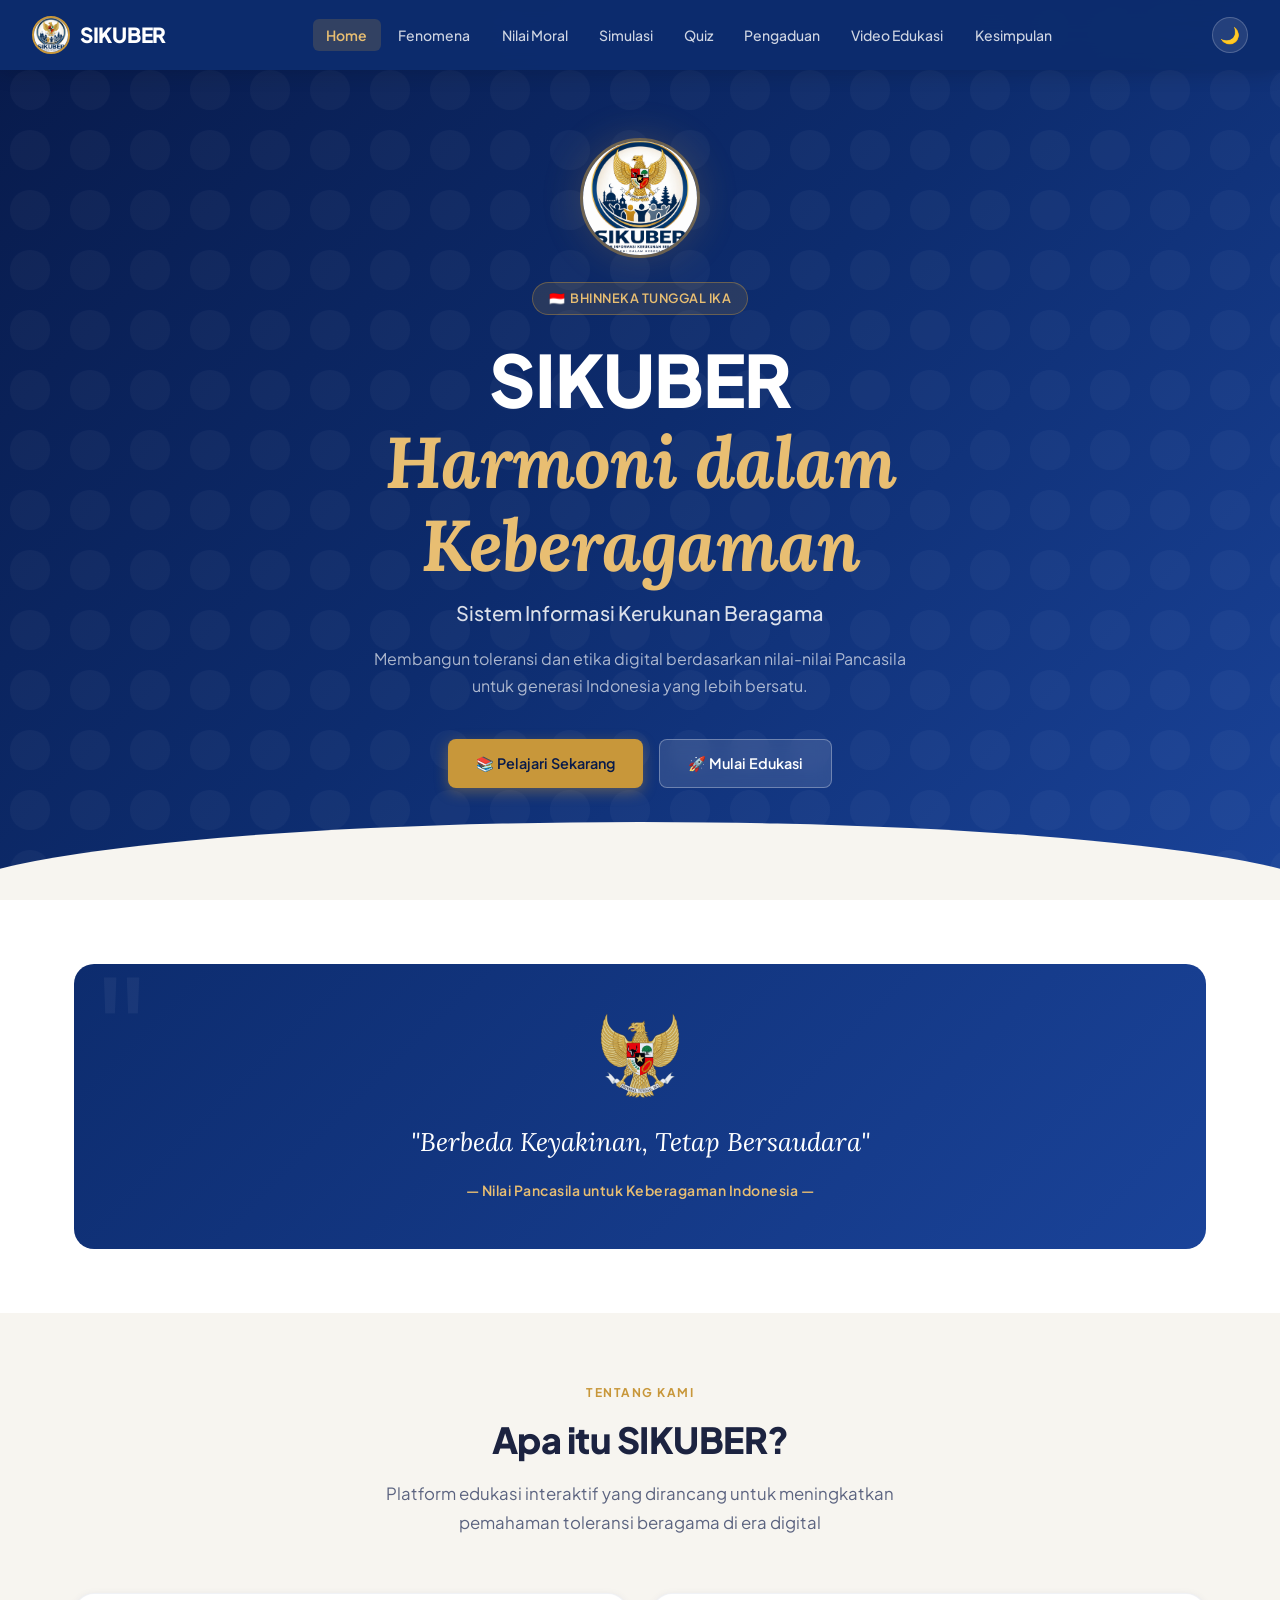
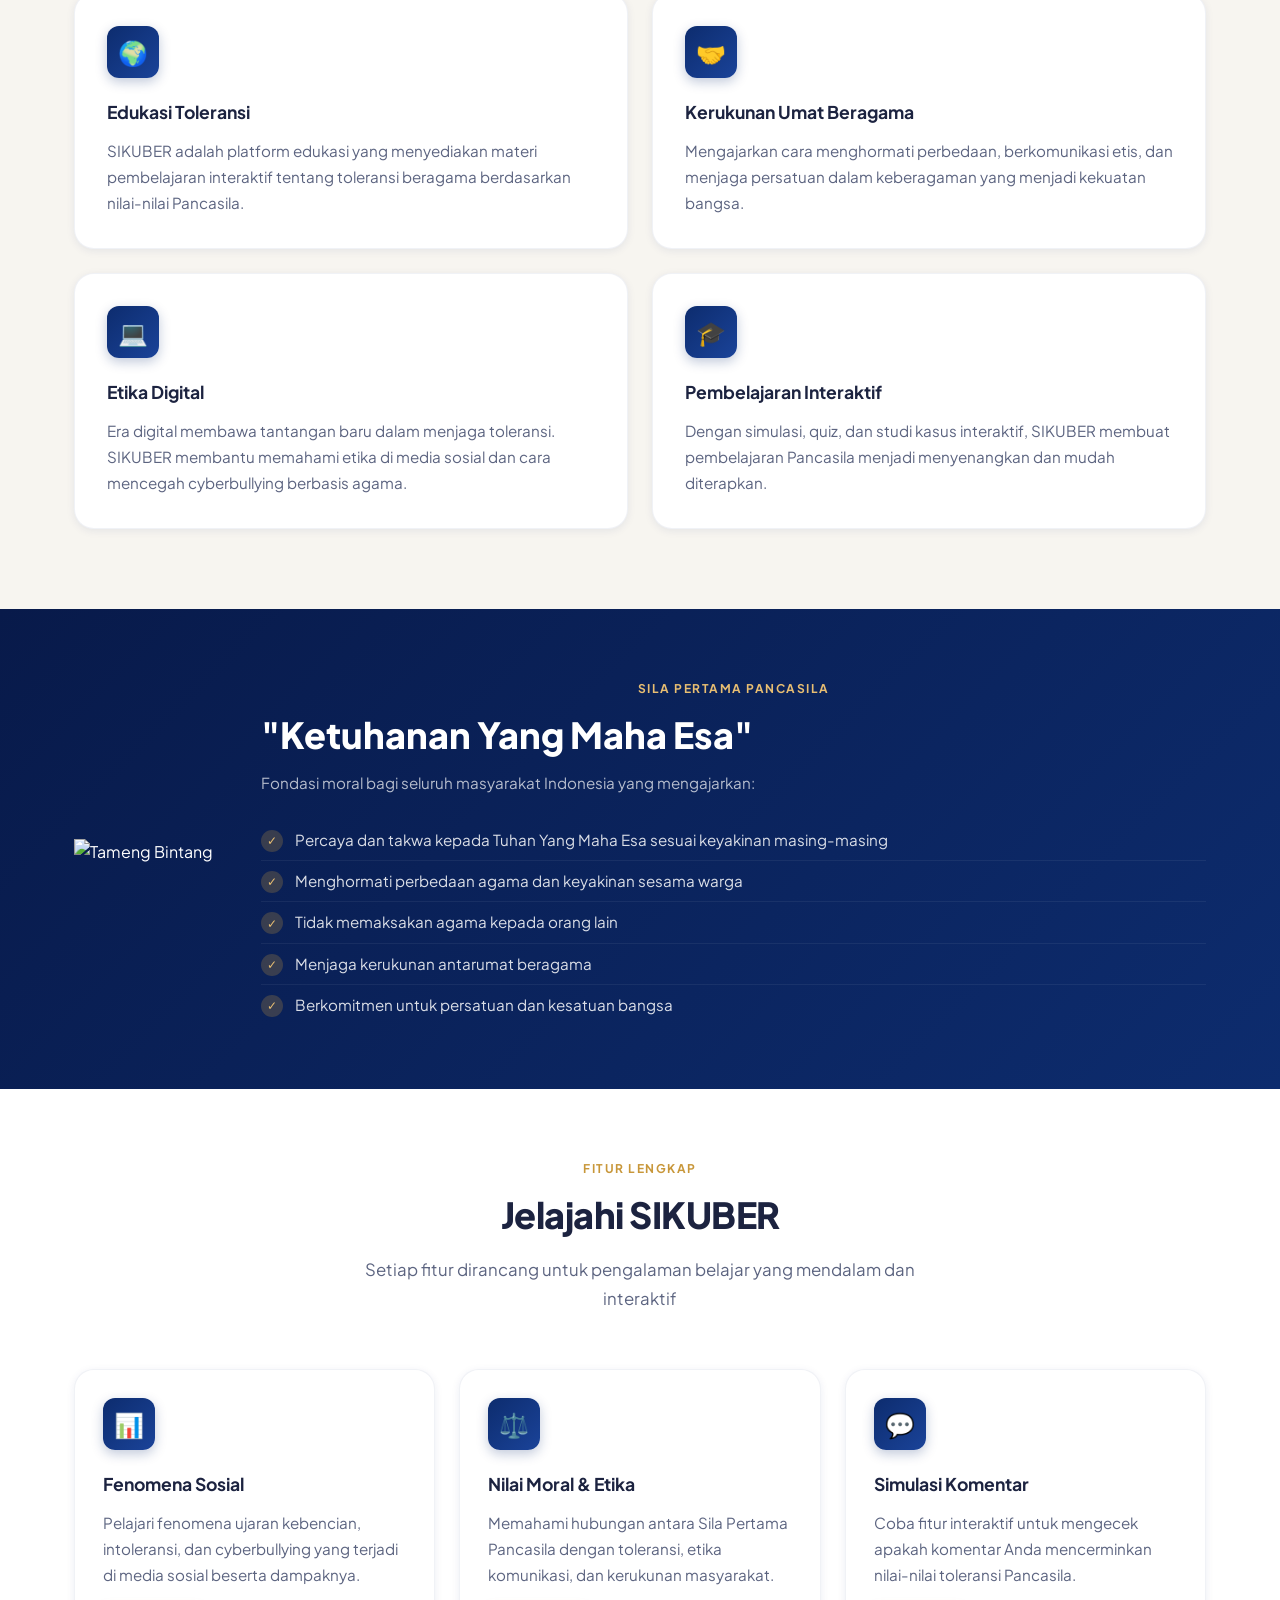
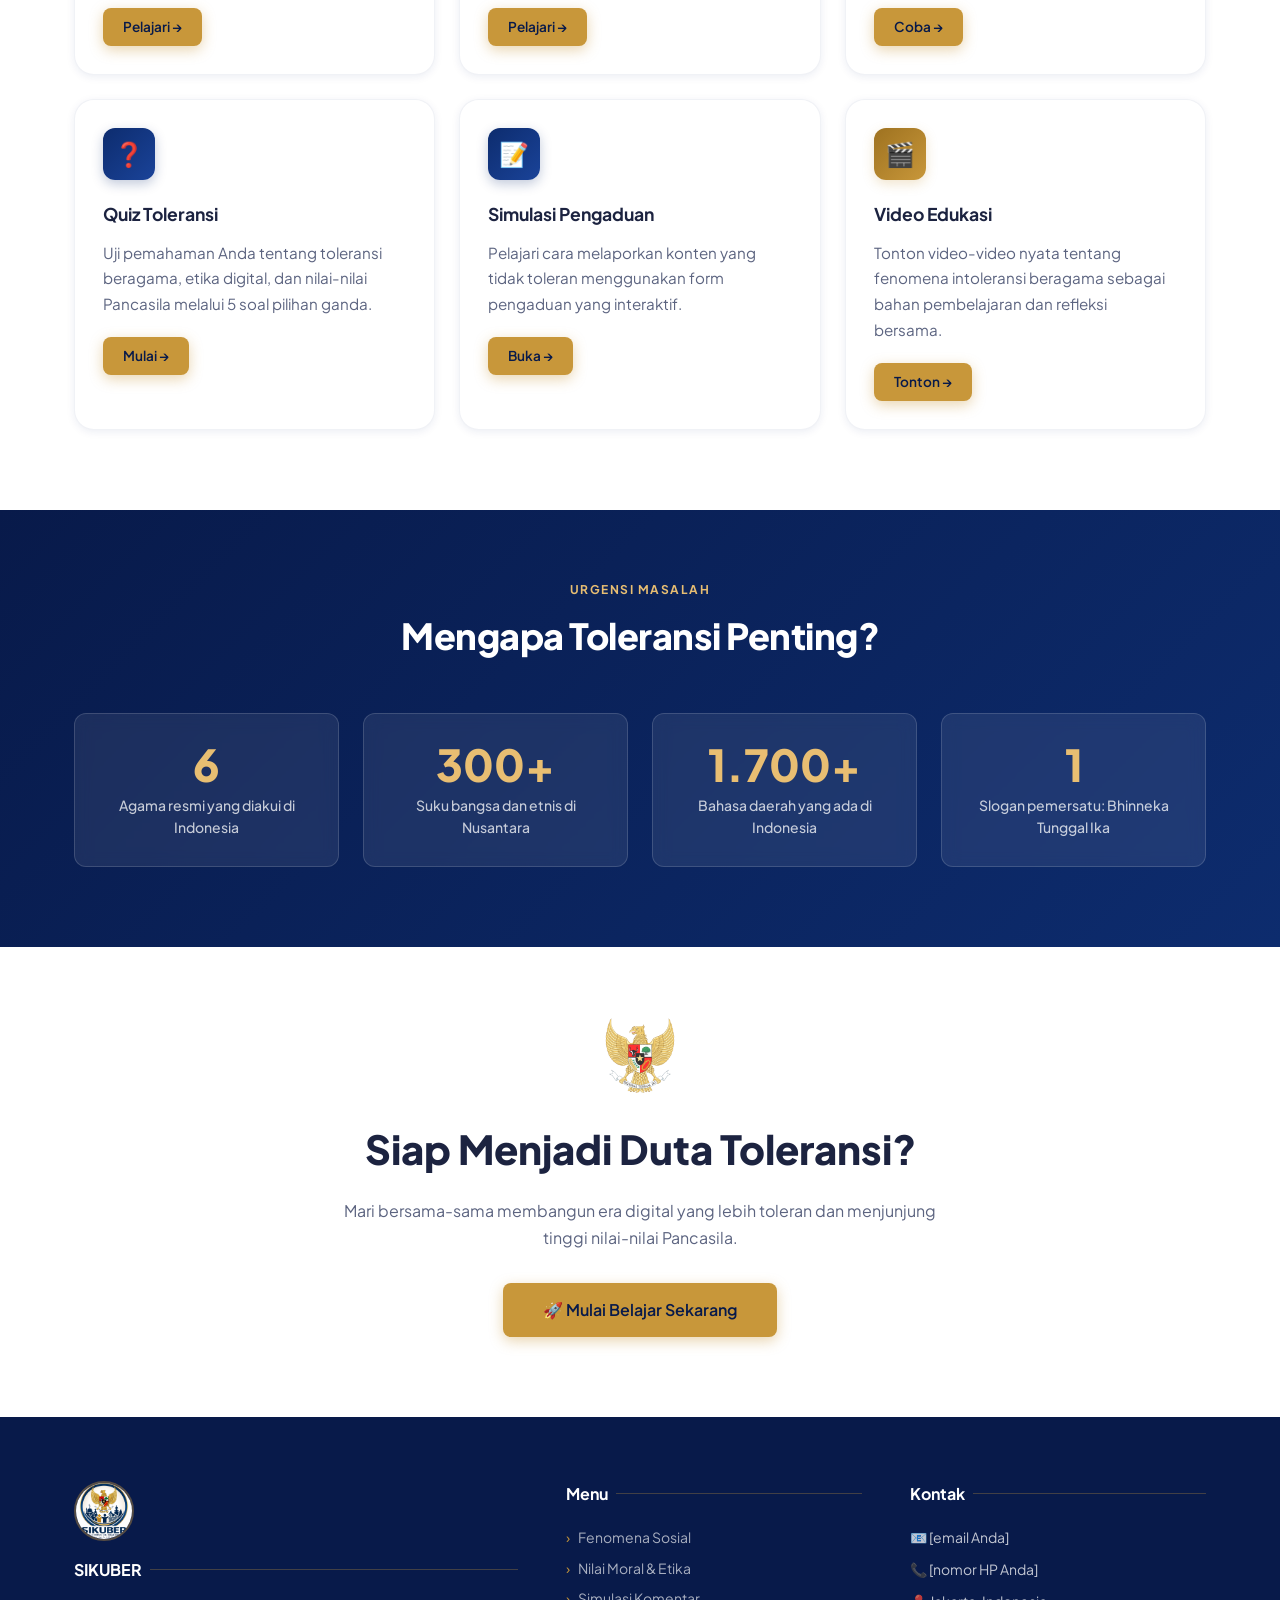
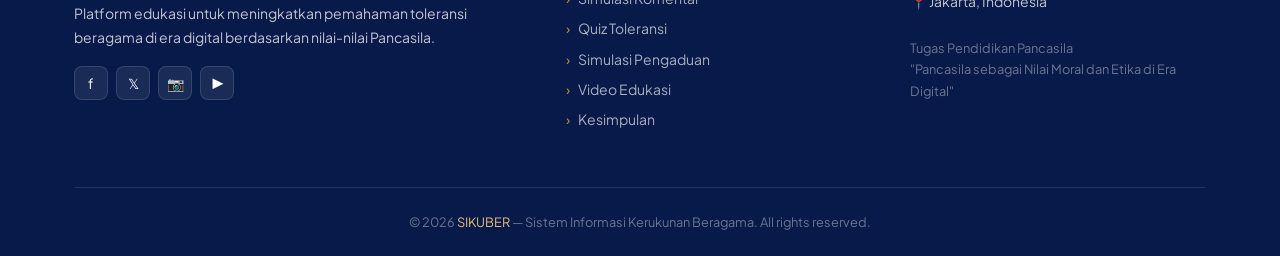
==== commit fc661a7e: "Update index.html" ====
--- a/index.html
+++ b/index.html
@@ -96,7 +96,7 @@
 <section class="pancasila-strip">
   <div class="container">
     <div class="pancasila-grid">
-      <img src="img/garuda.webp" alt="Garuda Pancasila" class="pancasila-emblem fade-in">
+      <img src=""Sila ke-1.webp"" alt="Tameng Bintang" class="Sila-1-emblem fade-in">
       <div class="fade-in">
         <p class="section-eyebrow light">Sila Pertama Pancasila</p>
         <h2 style="color:white;font-size:clamp(1.5rem,3vw,2.25rem);font-weight:800;margin-bottom:0.5rem;">"Ketuhanan Yang Maha Esa"</h2>
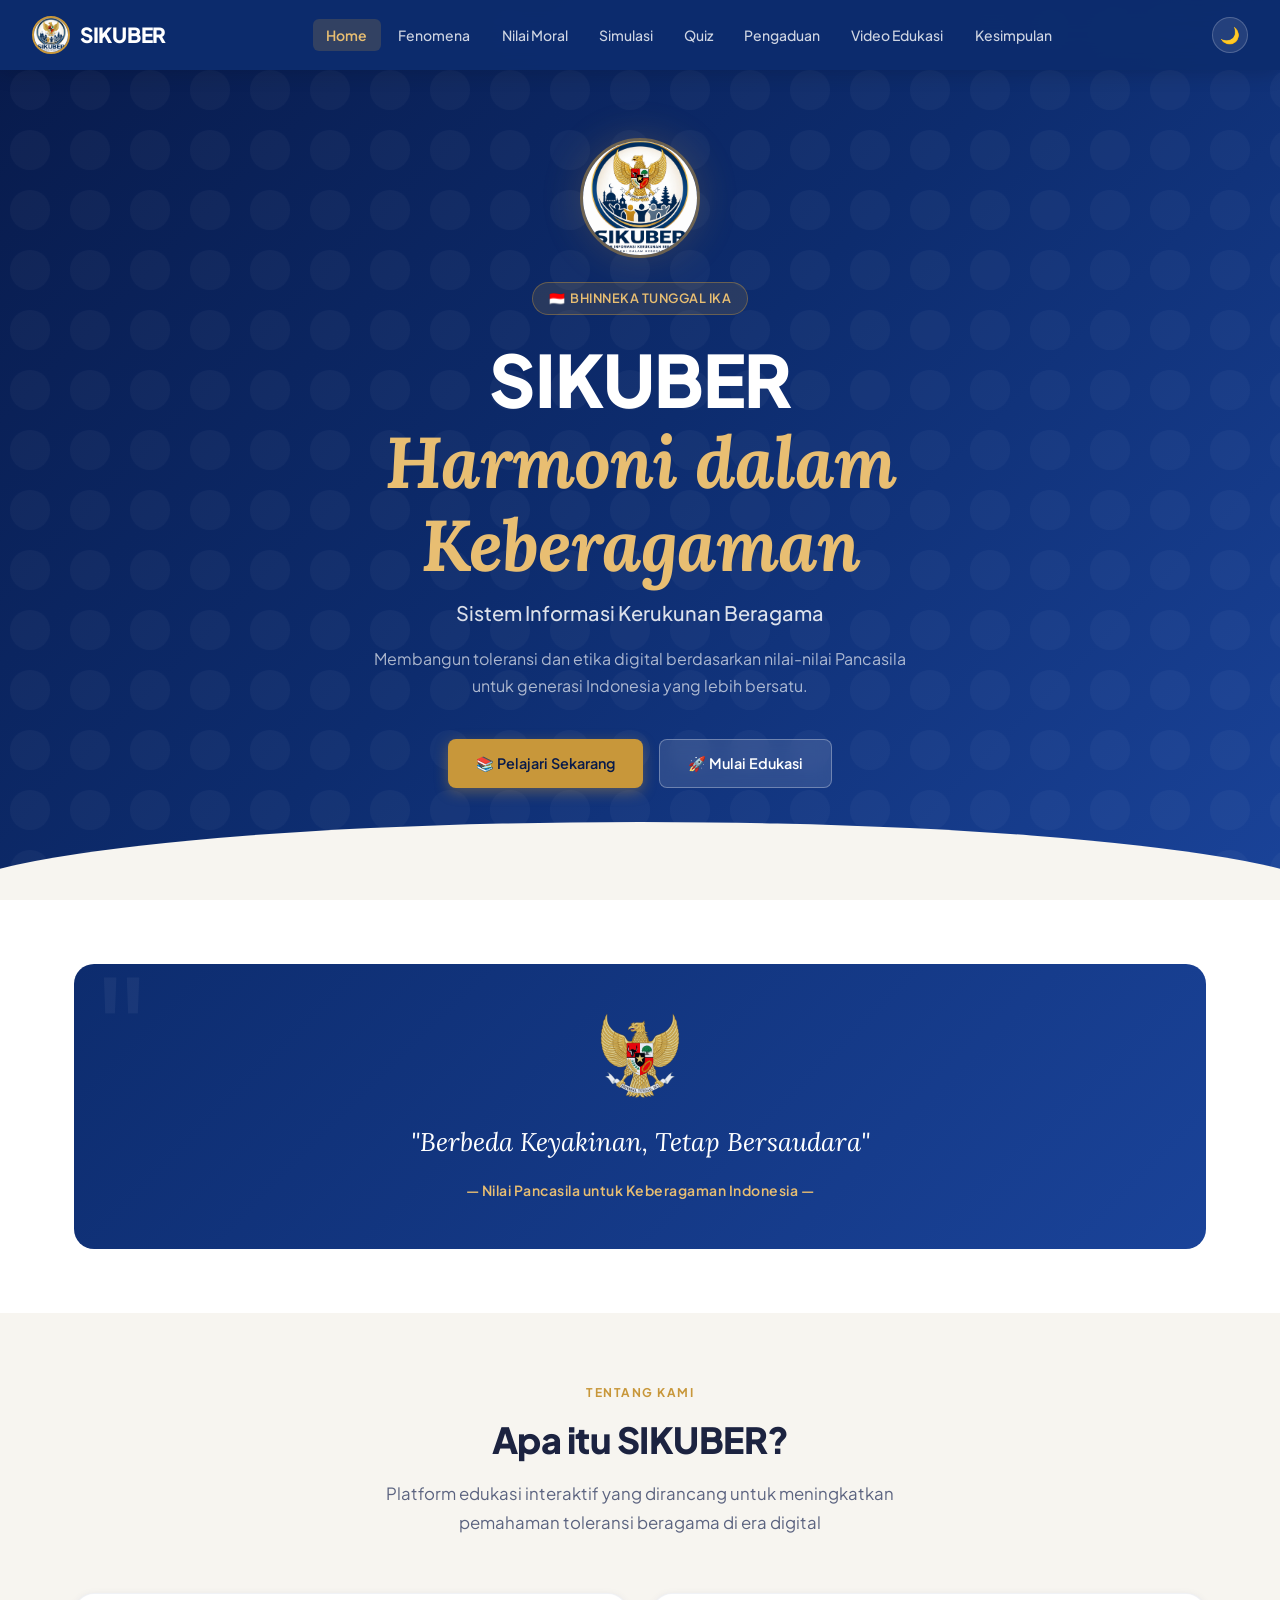
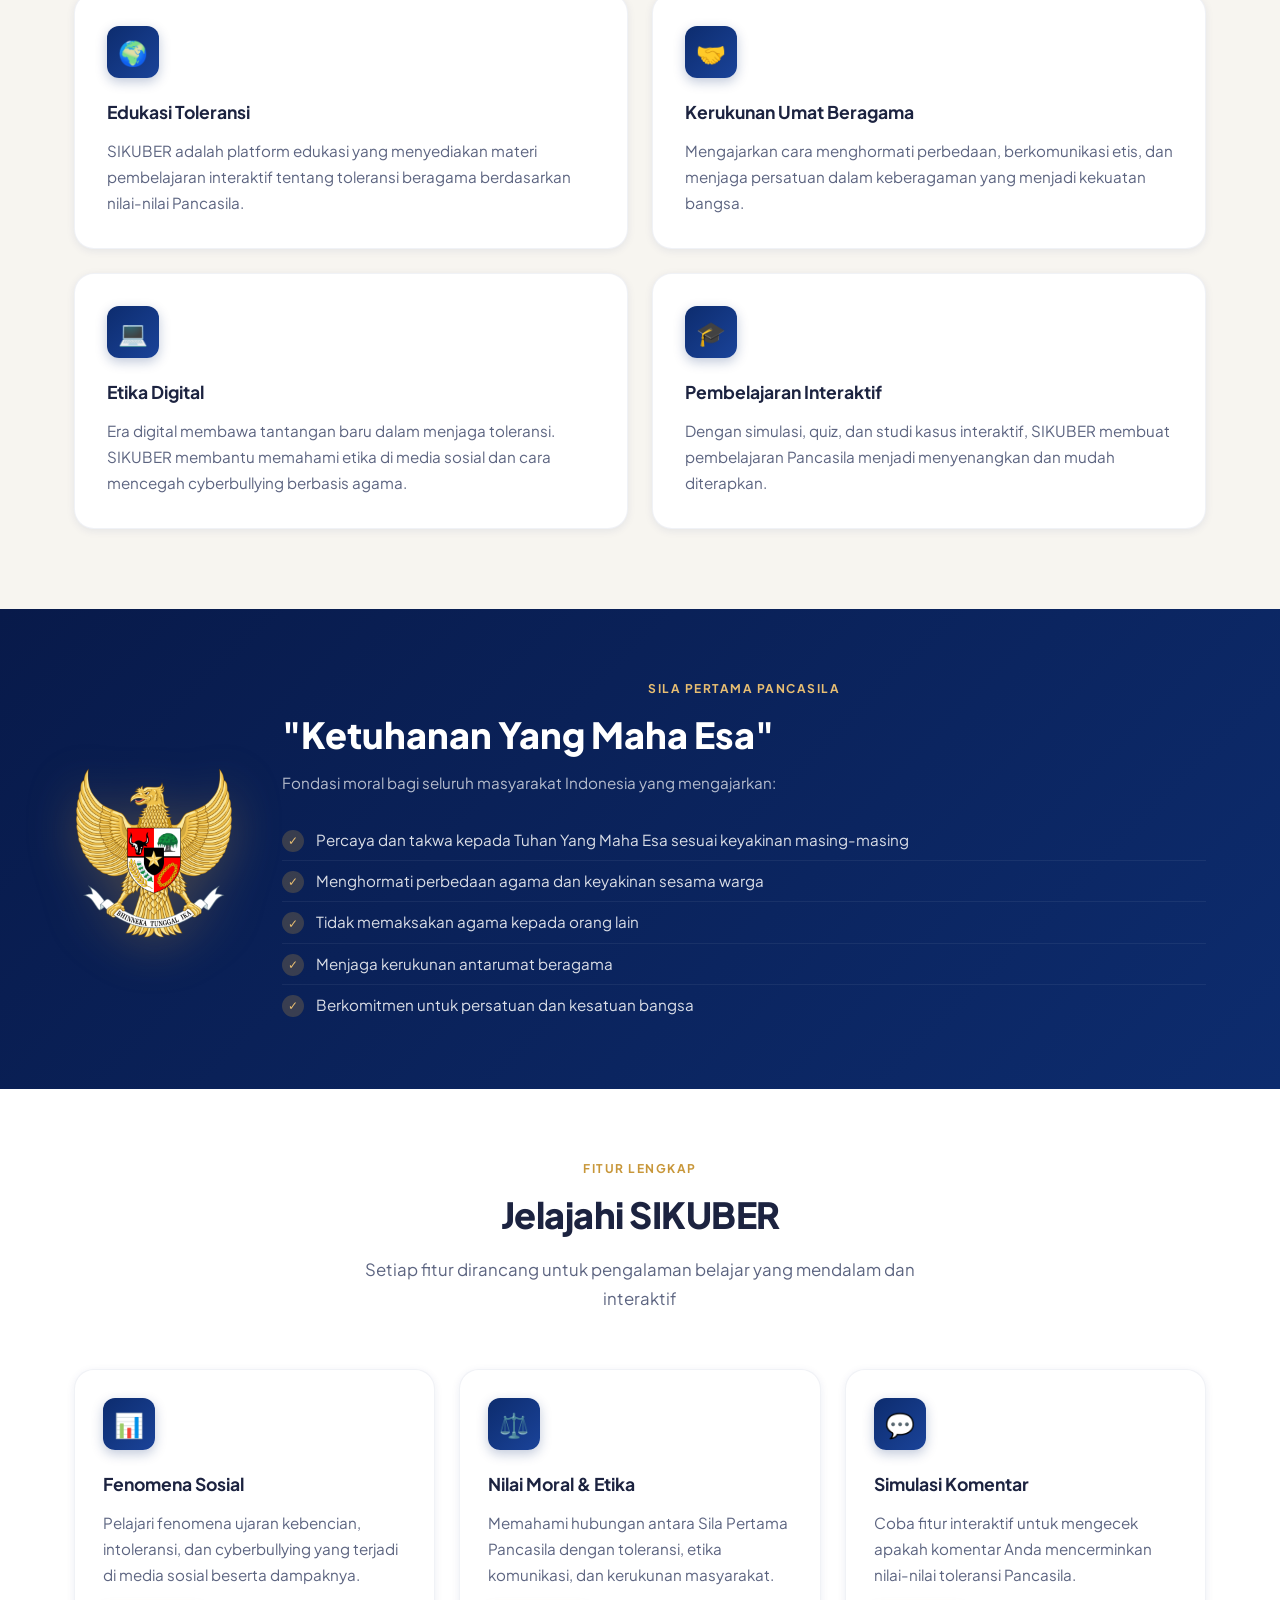
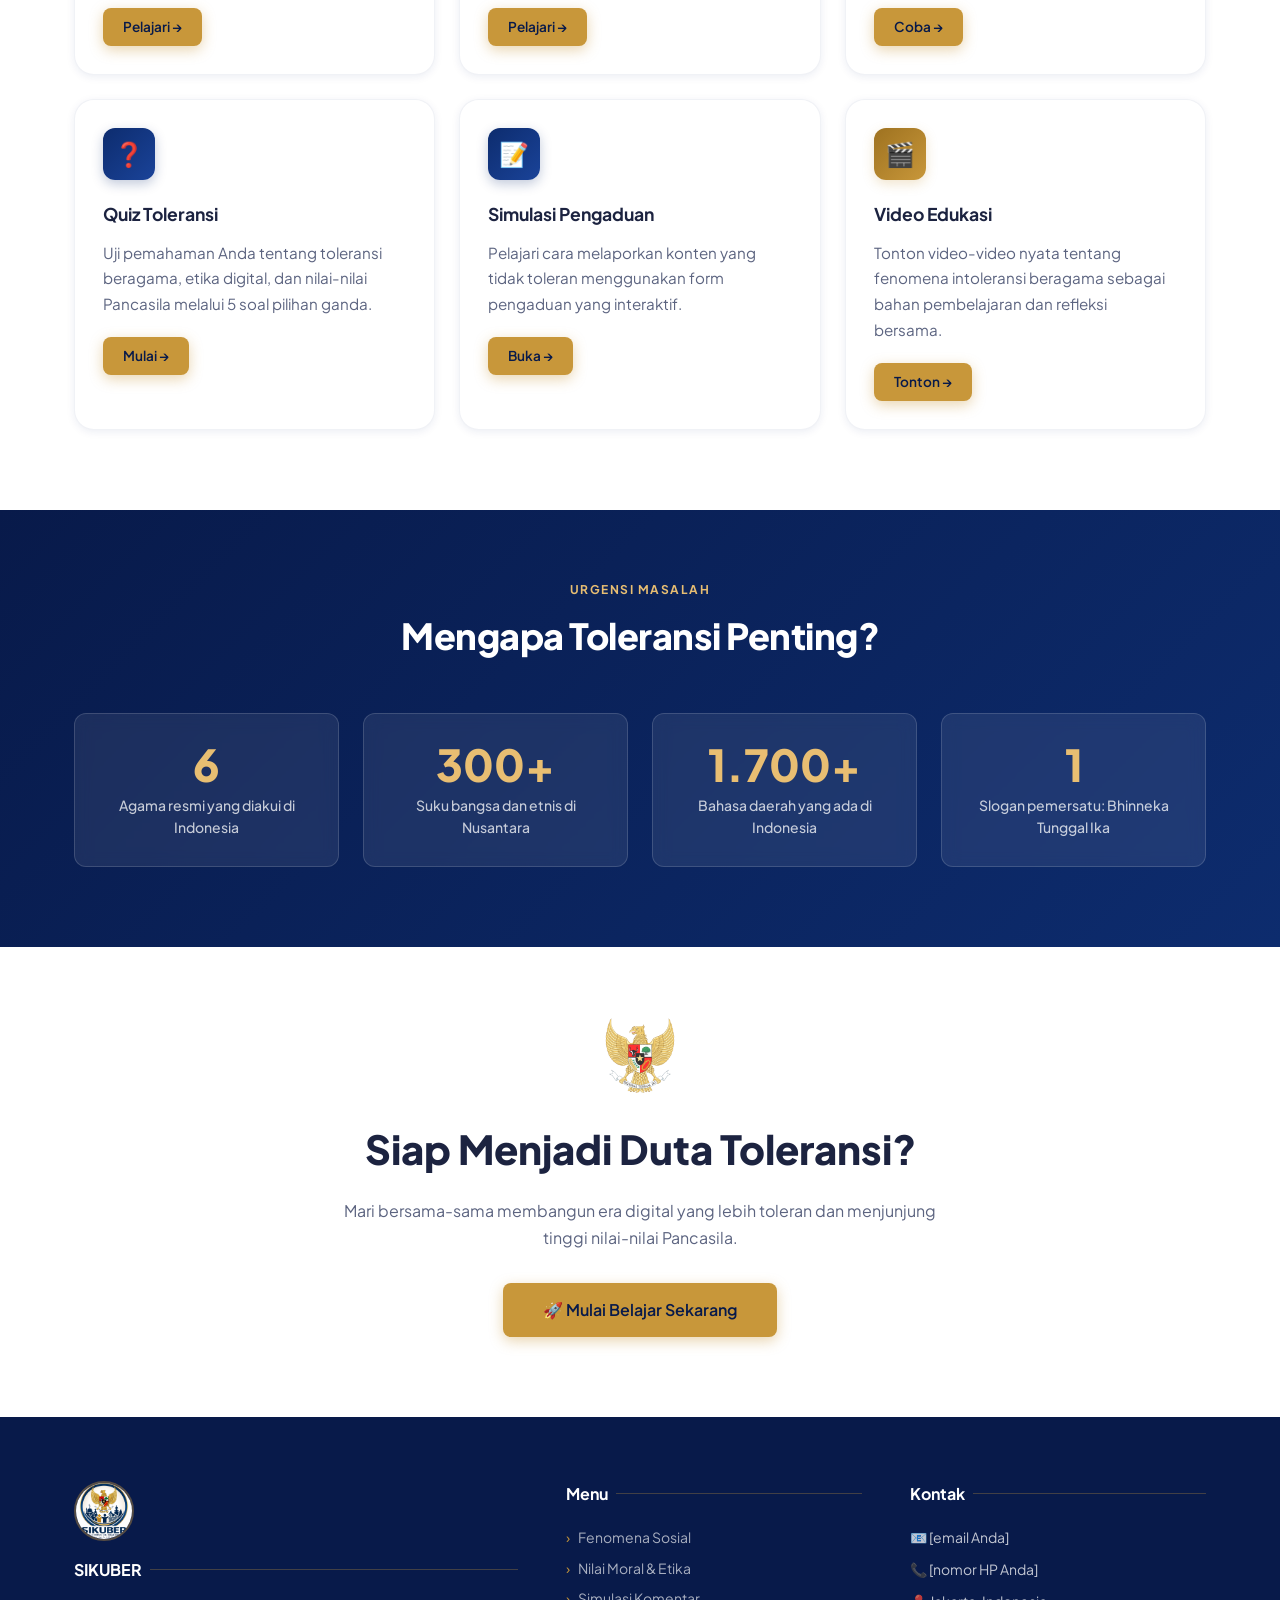
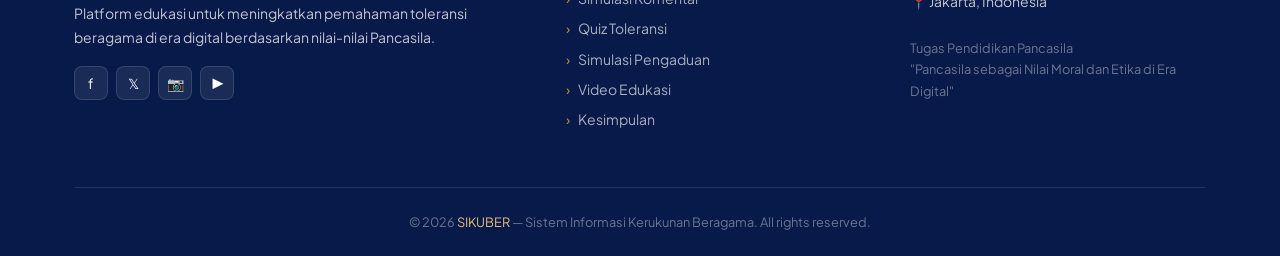
==== commit e9216027: "Update index.html" ====
--- a/index.html
+++ b/index.html
@@ -96,7 +96,7 @@
 <section class="pancasila-strip">
   <div class="container">
     <div class="pancasila-grid">
-      <img src=""Sila ke-1.webp"" alt="Tameng Bintang" class="Sila-1-emblem fade-in">
+       <img src="img/garuda.webp" alt="Garuda Pancasila" class="pancasila-emblem fade-in">
       <div class="fade-in">
         <p class="section-eyebrow light">Sila Pertama Pancasila</p>
         <h2 style="color:white;font-size:clamp(1.5rem,3vw,2.25rem);font-weight:800;margin-bottom:0.5rem;">"Ketuhanan Yang Maha Esa"</h2>
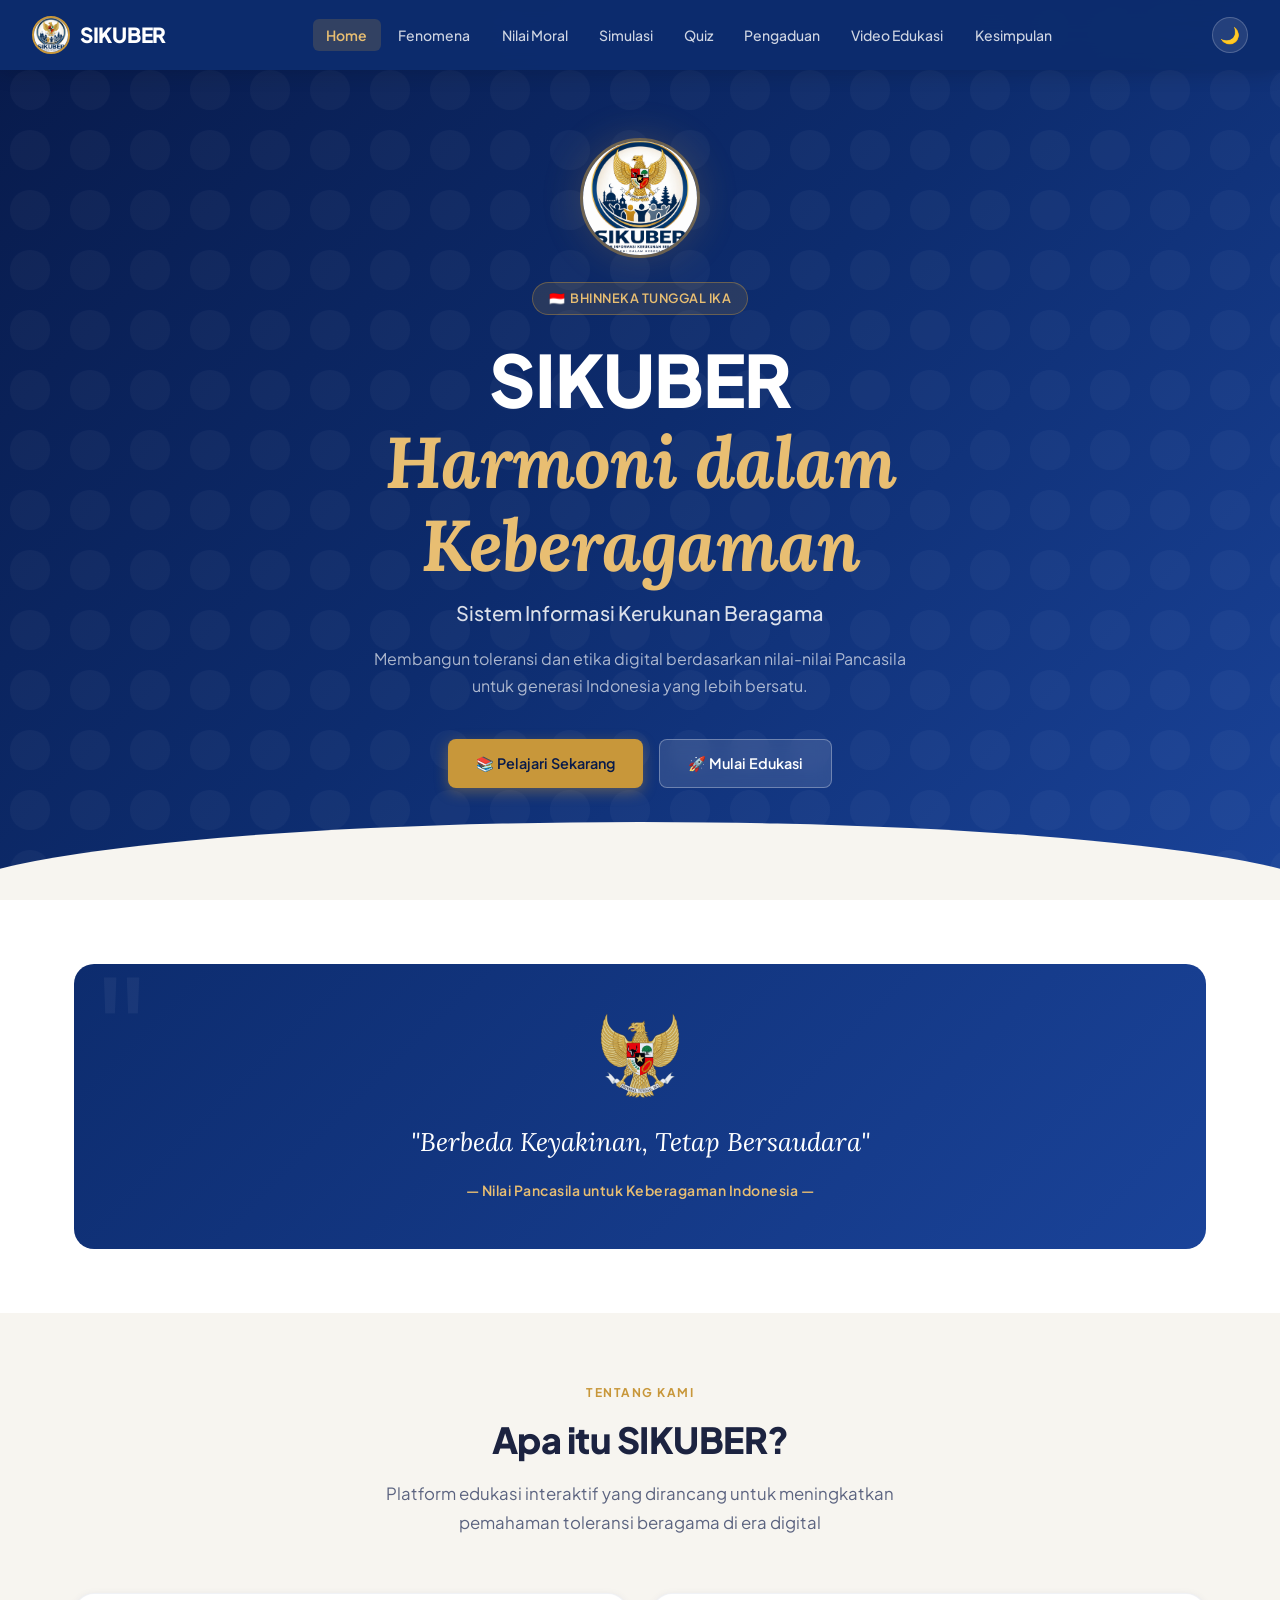
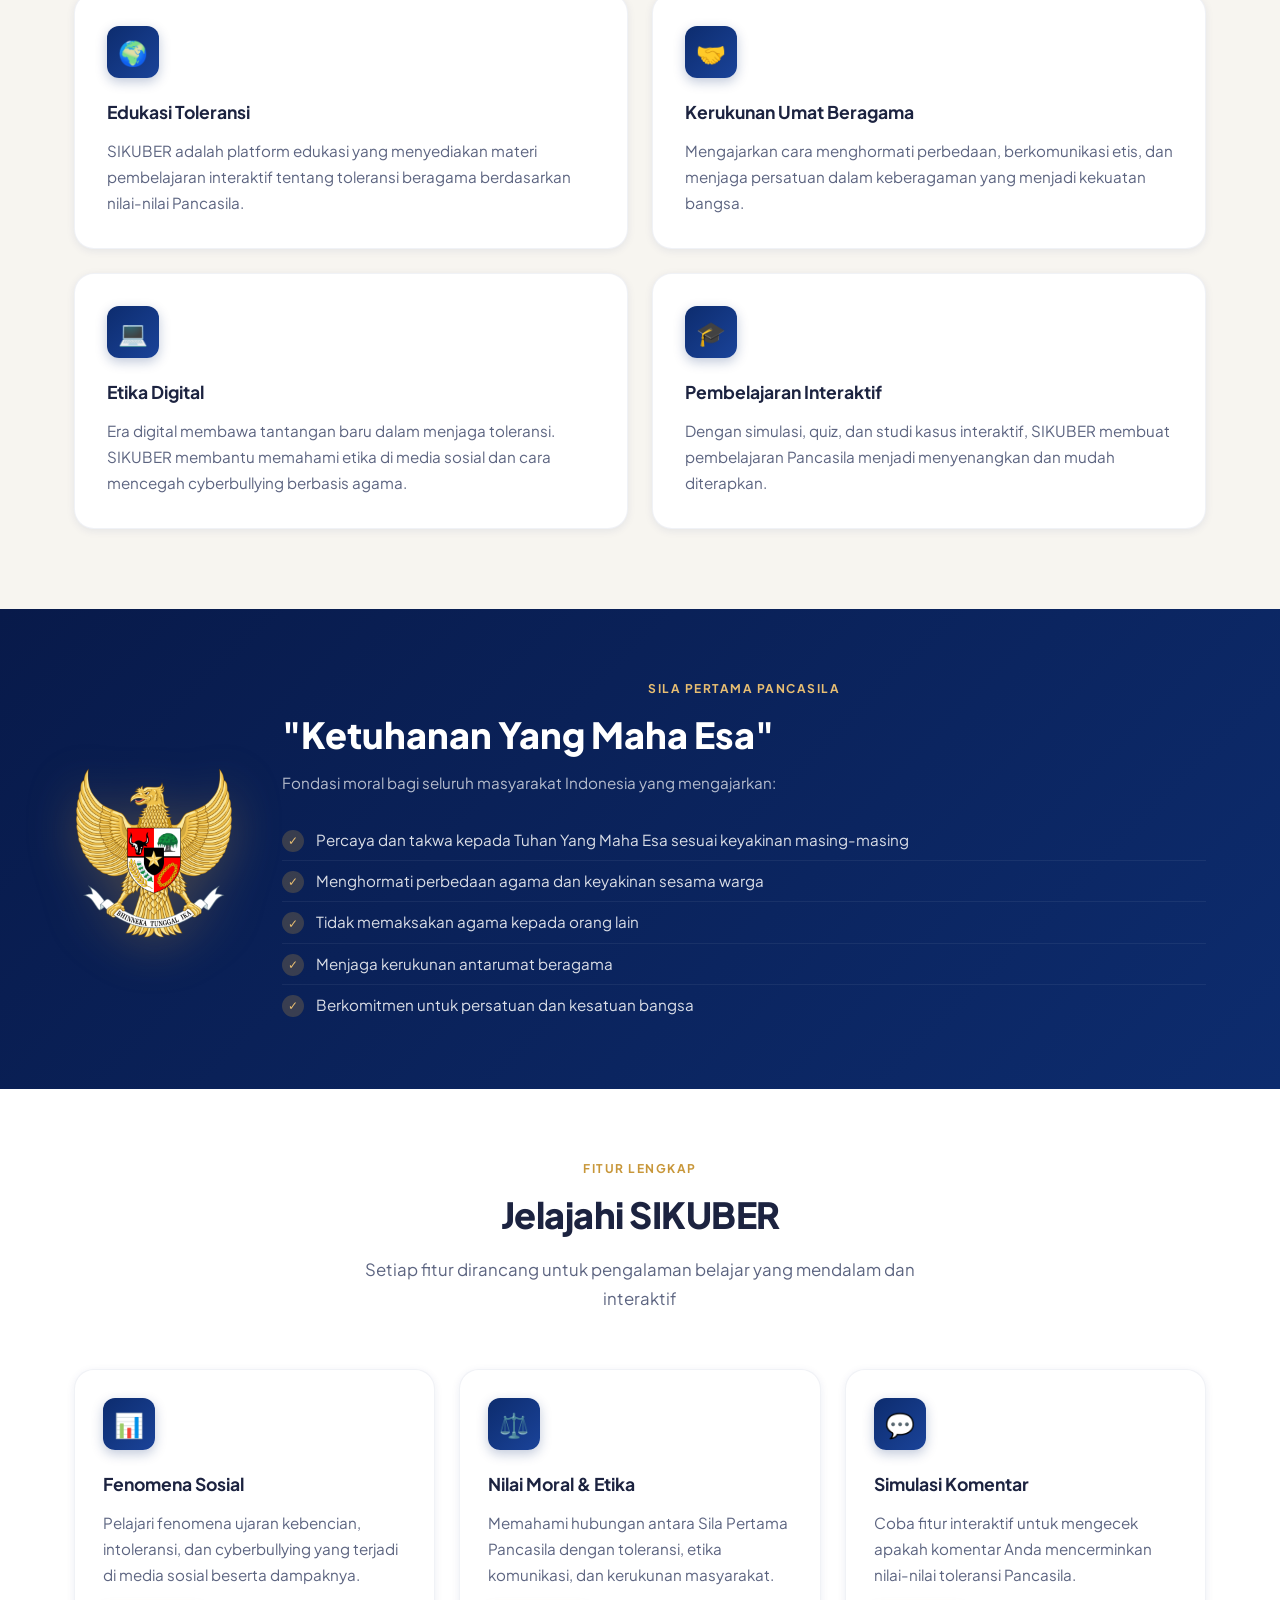
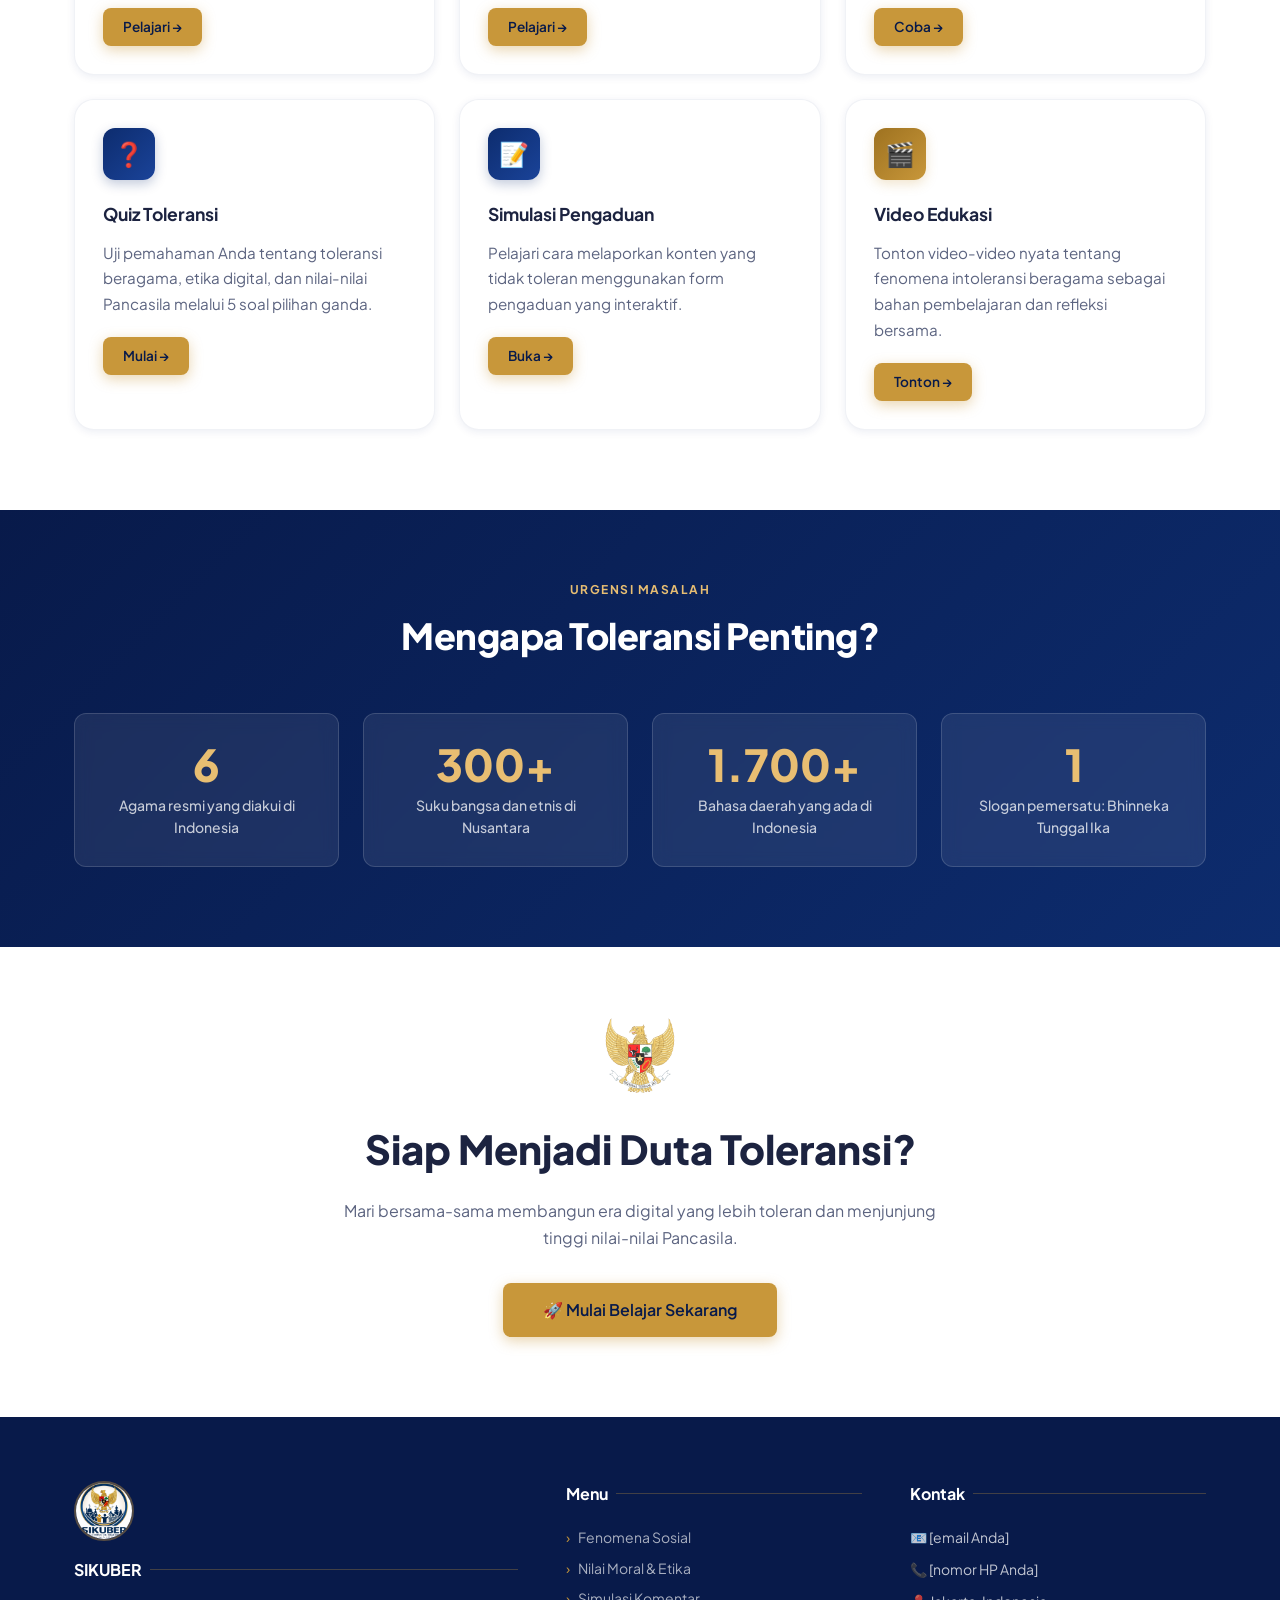
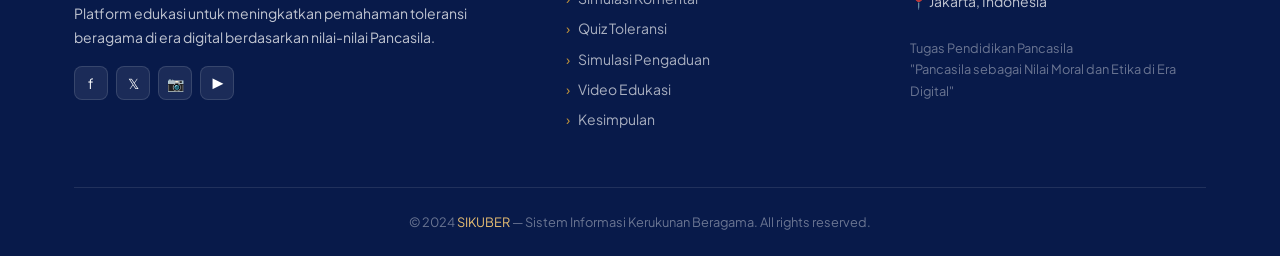
==== commit ecd8c888: "Add files via upload" ====
--- a/index.html
+++ b/index.html
@@ -5,7 +5,6 @@
   <meta name="viewport" content="width=device-width, initial-scale=1.0">
   <title>SIKUBER - Sistem Informasi Kerukunan Beragama</title>
   <link rel="stylesheet" href="css/style.css">
-  <link rel="icon" type="image/x-icon" href="logo.ico">
 </head>
 <body>
 
@@ -96,7 +95,7 @@
 <section class="pancasila-strip">
   <div class="container">
     <div class="pancasila-grid">
-       <img src="img/garuda.webp" alt="Garuda Pancasila" class="pancasila-emblem fade-in">
+      <img src="img/garuda.webp" alt="Garuda Pancasila" class="pancasila-emblem fade-in">
       <div class="fade-in">
         <p class="section-eyebrow light">Sila Pertama Pancasila</p>
         <h2 style="color:white;font-size:clamp(1.5rem,3vw,2.25rem);font-weight:800;margin-bottom:0.5rem;">"Ketuhanan Yang Maha Esa"</h2>
@@ -235,7 +234,7 @@
       </div>
     </div>
     <div class="footer-bottom">
-      <p>&copy; 2026 <span>SIKUBER</span> — Sistem Informasi Kerukunan Beragama. All rights reserved.</p>
+      <p>&copy; 2024 <span>SIKUBER</span> — Sistem Informasi Kerukunan Beragama. All rights reserved.</p>
     </div>
   </div>
 </footer>
